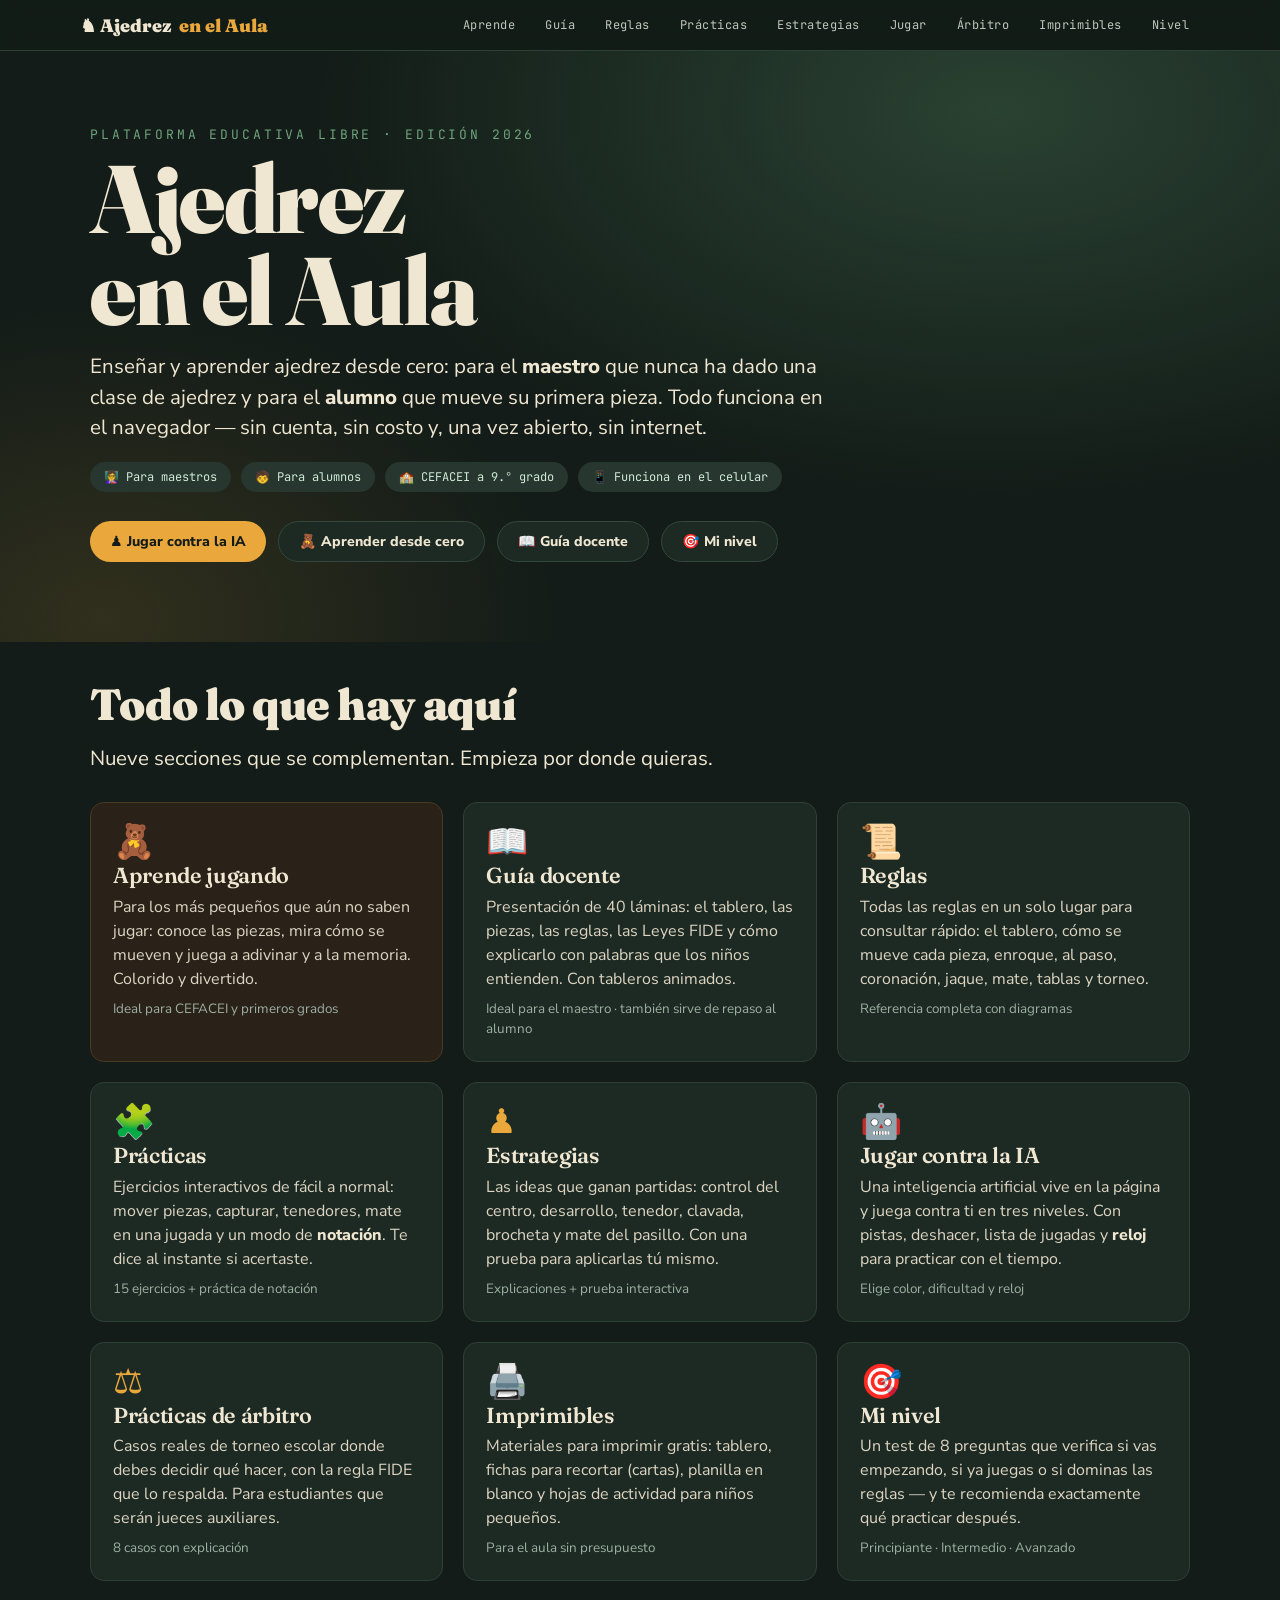
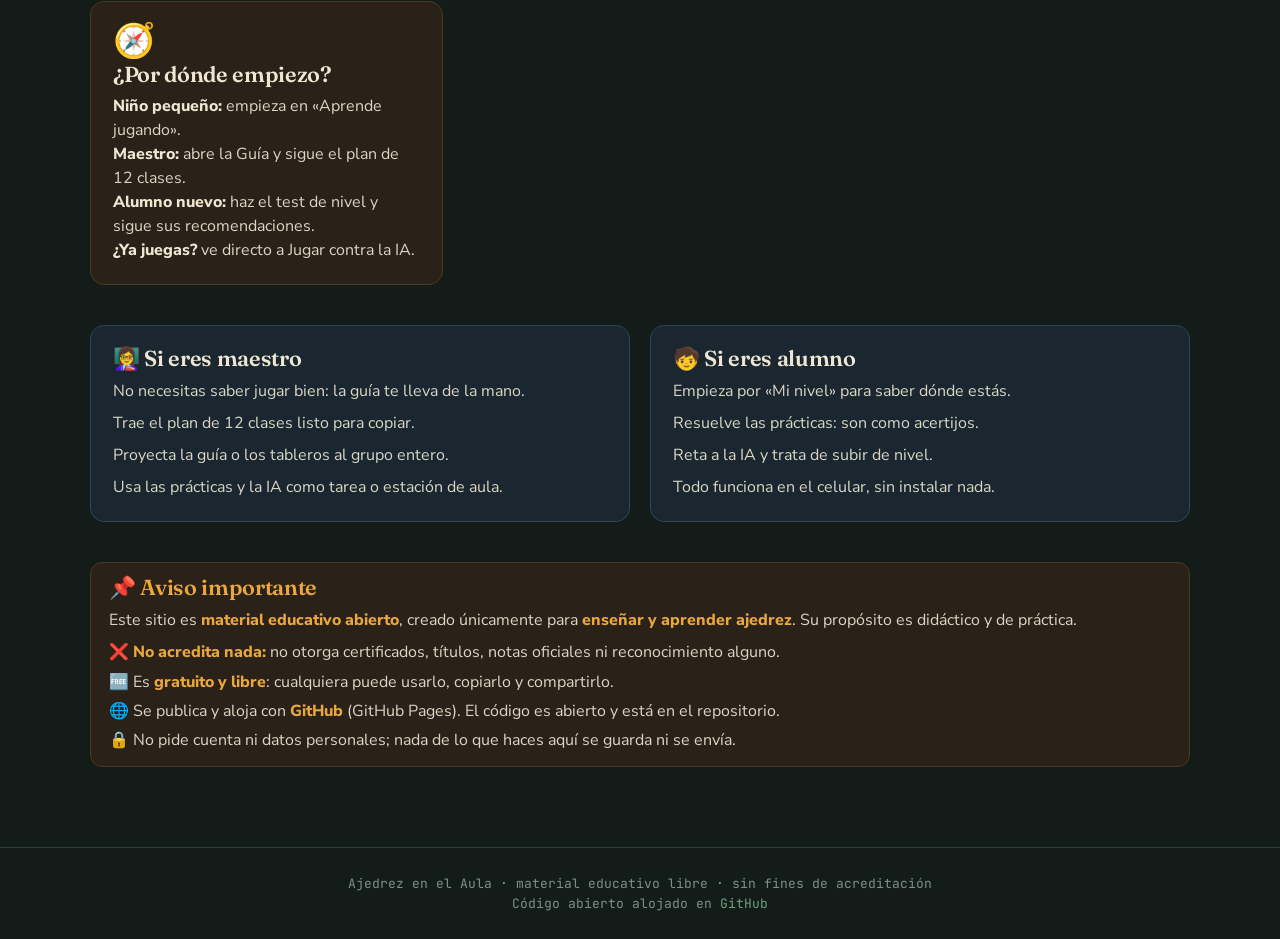
==== index.html @ 6002156b "Agregar aprende, reglas, árbitro, imprimibles, notación, reloj y animaciones Amplía la plataforma pa" ====
<!DOCTYPE html>
<html lang="es">
<head>
<meta charset="utf-8">
<meta name="viewport" content="width=device-width, initial-scale=1">
<title>Ajedrez en el Aula · Plataforma educativa de ajedrez</title>
<meta name="description" content="Plataforma libre para enseñar y aprender ajedrez en la escuela: guía para docentes, prácticas interactivas, estrategias, una IA para jugar y un test de nivel. Gratis, sin cuenta, alojado en GitHub.">
<link rel="preconnect" href="https://fonts.googleapis.com">
<link rel="preconnect" href="https://fonts.gstatic.com" crossorigin>
<link href="https://fonts.googleapis.com/css2?family=Fraunces:opsz,wght@9..144,400;9..144,600;9..144,900&family=Nunito+Sans:wght@400;600;800&family=JetBrains+Mono:wght@400;700&display=swap" rel="stylesheet">
<link rel="stylesheet" href="assets/theme.css">
<style>
.hero{background:
  radial-gradient(1100px 620px at 78% 10%,rgba(76,122,88,.4),transparent 62%),
  radial-gradient(760px 520px at 8% 96%,rgba(233,167,60,.14),transparent 60%),var(--tinta);
  padding:clamp(30px,7vw,74px) 0 clamp(20px,4vw,40px)}
.hero h1{font-size:clamp(40px,8vw,96px);line-height:.96}
.section-cards a.card{text-decoration:none;display:block;transition:transform .15s,border-color .15s}
.section-cards a.card:hover{transform:translateY(-4px);border-color:var(--selva-cl);text-decoration:none}
.section-cards h3{color:var(--marfil)}
.ico{font-size:34px;line-height:1;margin-bottom:6px}
.for{display:flex;gap:10px;flex-wrap:wrap;margin-top:1.2em}
.for span{font-family:var(--mono);font-size:12px;background:var(--tinta3);padding:6px 14px;border-radius:999px;color:#CFEBD8}
</style>
</head>
<body>
<nav class="nav"><div class="nav-in">
  <a class="brand" href="index.html">♞ Ajedrez <span>en el Aula</span></a>
  <a class="lnk" href="aprende.html">Aprende</a>
  <a class="lnk" href="guia.html">Guía</a>
  <a class="lnk" href="reglas.html">Reglas</a>
  <a class="lnk" href="practicas.html">Prácticas</a>
  <a class="lnk" href="estrategias.html">Estrategias</a>
  <a class="lnk" href="jugar.html">Jugar</a>
  <a class="lnk" href="arbitraje.html">Árbitro</a>
  <a class="lnk" href="imprimibles.html">Imprimibles</a>
  <a class="lnk" href="nivel.html">Nivel</a>
</div></nav>

<header class="hero">
  <div class="wrap" style="padding-top:0">
    <div class="eyebrow anim-in">Plataforma educativa libre · Edición 2026</div>
    <h1 class="anim-in d1">Ajedrez<br>en el Aula</h1>
    <p class="lead anim-in d2" style="margin:.7em 0 0">Enseñar y aprender ajedrez desde cero: para el <strong>maestro</strong> que nunca ha dado una clase de ajedrez y para el <strong>alumno</strong> que mueve su primera pieza. Todo funciona en el navegador — sin cuenta, sin costo y, una vez abierto, sin internet.</p>
    <div class="for anim-in d3">
      <span>👩‍🏫 Para maestros</span>
      <span>🧒 Para alumnos</span>
      <span>🏫 CEFACEI a 9.° grado</span>
      <span>📱 Funciona en el celular</span>
    </div>
    <div class="anim-in d4" style="display:flex;gap:12px;flex-wrap:wrap;margin-top:1.8em">
      <a class="btn" href="jugar.html">♟ Jugar contra la IA</a>
      <a class="btn ghost" href="aprende.html">🧸 Aprender desde cero</a>
      <a class="btn ghost" href="guia.html">📖 Guía docente</a>
      <a class="btn ghost" href="nivel.html">🎯 Mi nivel</a>
    </div>
  </div>
</header>

<div class="wrap">
  <h2>Todo lo que hay aquí</h2>
  <p class="lead" style="margin:.3em 0 1.4em">Nueve secciones que se complementan. Empieza por donde quieras.</p>

  <div class="grid g3 section-cards">
    <a class="card warm" href="aprende.html">
      <div class="ico">🧸</div><h3>Aprende jugando</h3>
      <p>Para los más pequeños que aún no saben jugar: conoce las piezas, mira cómo se mueven y juega a adivinar y a la memoria. Colorido y divertido.</p>
      <p class="note" style="margin-top:.6em">Ideal para CEFACEI y primeros grados</p>
    </a>
    <a class="card" href="guia.html">
      <div class="ico">📖</div><h3>Guía docente</h3>
      <p>Presentación de 40 láminas: el tablero, las piezas, las reglas, las Leyes FIDE y cómo explicarlo con palabras que los niños entienden. Con tableros animados.</p>
      <p class="note" style="margin-top:.6em">Ideal para el maestro · también sirve de repaso al alumno</p>
    </a>
    <a class="card" href="reglas.html">
      <div class="ico">📜</div><h3>Reglas</h3>
      <p>Todas las reglas en un solo lugar para consultar rápido: el tablero, cómo se mueve cada pieza, enroque, al paso, coronación, jaque, mate, tablas y torneo.</p>
      <p class="note" style="margin-top:.6em">Referencia completa con diagramas</p>
    </a>
    <a class="card" href="practicas.html">
      <div class="ico">🧩</div><h3>Prácticas</h3>
      <p>Ejercicios interactivos de fácil a normal: mover piezas, capturar, tenedores, mate en una jugada y un modo de <strong>notación</strong>. Te dice al instante si acertaste.</p>
      <p class="note" style="margin-top:.6em">15 ejercicios + práctica de notación</p>
    </a>
    <a class="card" href="estrategias.html">
      <div class="ico">♟</div><h3>Estrategias</h3>
      <p>Las ideas que ganan partidas: control del centro, desarrollo, tenedor, clavada, brocheta y mate del pasillo. Con una prueba para aplicarlas tú mismo.</p>
      <p class="note" style="margin-top:.6em">Explicaciones + prueba interactiva</p>
    </a>
    <a class="card" href="jugar.html">
      <div class="ico">🤖</div><h3>Jugar contra la IA</h3>
      <p>Una inteligencia artificial vive en la página y juega contra ti en tres niveles. Con pistas, deshacer, lista de jugadas y <strong>reloj</strong> para practicar con el tiempo.</p>
      <p class="note" style="margin-top:.6em">Elige color, dificultad y reloj</p>
    </a>
    <a class="card" href="arbitraje.html">
      <div class="ico">⚖️</div><h3>Prácticas de árbitro</h3>
      <p>Casos reales de torneo escolar donde debes decidir qué hacer, con la regla FIDE que lo respalda. Para estudiantes que serán jueces auxiliares.</p>
      <p class="note" style="margin-top:.6em">8 casos con explicación</p>
    </a>
    <a class="card" href="imprimibles.html">
      <div class="ico">🖨️</div><h3>Imprimibles</h3>
      <p>Materiales para imprimir gratis: tablero, fichas para recortar (cartas), planilla en blanco y hojas de actividad para niños pequeños.</p>
      <p class="note" style="margin-top:.6em">Para el aula sin presupuesto</p>
    </a>
    <a class="card" href="nivel.html">
      <div class="ico">🎯</div><h3>Mi nivel</h3>
      <p>Un test de 8 preguntas que verifica si vas empezando, si ya juegas o si dominas las reglas — y te recomienda exactamente qué practicar después.</p>
      <p class="note" style="margin-top:.6em">Principiante · Intermedio · Avanzado</p>
    </a>
    <div class="card warm">
      <div class="ico">🧭</div><h3>¿Por dónde empiezo?</h3>
      <p><strong>Niño pequeño:</strong> empieza en «Aprende jugando».<br><strong>Maestro:</strong> abre la Guía y sigue el plan de 12 clases.<br><strong>Alumno nuevo:</strong> haz el test de nivel y sigue sus recomendaciones.<br><strong>¿Ya juegas?</strong> ve directo a Jugar contra la IA.</p>
    </div>
  </div>

  <!-- MAESTROS Y ALUMNOS -->
  <div class="grid g2" style="margin-top:40px">
    <div class="card cool">
      <h3>👩‍🏫 Si eres maestro</h3>
      <ul style="list-style:none;display:flex;flex-direction:column;gap:.5em;margin-top:.5em">
        <li>No necesitas saber jugar bien: la guía te lleva de la mano.</li>
        <li>Trae el plan de 12 clases listo para copiar.</li>
        <li>Proyecta la guía o los tableros al grupo entero.</li>
        <li>Usa las prácticas y la IA como tarea o estación de aula.</li>
      </ul>
    </div>
    <div class="card cool">
      <h3>🧒 Si eres alumno</h3>
      <ul style="list-style:none;display:flex;flex-direction:column;gap:.5em;margin-top:.5em">
        <li>Empieza por «Mi nivel» para saber dónde estás.</li>
        <li>Resuelve las prácticas: son como acertijos.</li>
        <li>Reta a la IA y trata de subir de nivel.</li>
        <li>Todo funciona en el celular, sin instalar nada.</li>
      </ul>
    </div>
  </div>

  <!-- AVISO -->
  <div class="disclaimer" style="margin-top:40px;max-width:none">
    <h3 style="color:var(--ambar);margin-bottom:.4em">📌 Aviso importante</h3>
    <p style="margin-bottom:.5em">Este sitio es <strong>material educativo abierto</strong>, creado únicamente para <strong>enseñar y aprender ajedrez</strong>. Su propósito es didáctico y de práctica.</p>
    <ul style="list-style:none;display:flex;flex-direction:column;gap:.4em;color:#E4D8BE">
      <li>❌ <strong>No acredita nada:</strong> no otorga certificados, títulos, notas oficiales ni reconocimiento alguno.</li>
      <li>🆓 Es <strong>gratuito y libre</strong>: cualquiera puede usarlo, copiarlo y compartirlo.</li>
      <li>🌐 Se publica y aloja con <strong>GitHub</strong> (GitHub Pages). El código es abierto y está en el repositorio.</li>
      <li>🔒 No pide cuenta ni datos personales; nada de lo que haces aquí se guarda ni se envía.</li>
    </ul>
  </div>
</div>

<div class="foot">
  Ajedrez en el Aula · material educativo libre · sin fines de acreditación<br>
  Código abierto alojado en <a href="https://github.com/elmerantonio/ajedrez-aula">GitHub</a>
</div>
</body>
</html>
---- assets/theme.css ----
/* ============================================================
   Ajedrez en el Aula · Tema visual compartido
   Extraído de la guía docente para mantener coherencia.
   ============================================================ */
:root{
  --tinta:#131C18; --tinta2:#1D2A24; --tinta3:#27362E;
  --marfil:#F0E7D2; --marfil2:#FAF5E9;
  --selva:#4C7A58; --selva-cl:#6FA37C;
  --ambar:#E9A73C; --fuego:#C8503C; --cielo:#6FA8C7; --uva:#8B6FA8;
  --disp:'Fraunces',Georgia,serif;
  --body:'Nunito Sans',system-ui,-apple-system,sans-serif;
  --mono:'JetBrains Mono',ui-monospace,monospace;
}
*{box-sizing:border-box;margin:0;padding:0}
html{scroll-behavior:smooth}
body{background:var(--tinta);color:var(--marfil);font-family:var(--body);
  -webkit-font-smoothing:antialiased;line-height:1.5;min-height:100vh}

h1,h2,h3{font-family:var(--disp);line-height:1.05;letter-spacing:-.015em}
h1{font-weight:900;font-size:clamp(30px,5.2vw,64px)}
h2{font-weight:900;font-size:clamp(24px,3.4vw,44px);margin-bottom:.35em}
h3{font-weight:600;font-size:clamp(17px,1.7vw,24px);margin-bottom:.3em}
p,li{font-size:clamp(14px,1.25vw,18px);color:#DDD5C2}
a{color:var(--ambar);text-decoration:none}
a:hover{text-decoration:underline}
strong{color:var(--marfil);font-weight:800}
.mono{font-family:var(--mono)}
.wrap{max-width:1180px;margin:0 auto;padding:clamp(18px,4vw,40px)}
.eyebrow{font-family:var(--mono);font-size:clamp(10px,1.15vw,13px);letter-spacing:.22em;
  text-transform:uppercase;color:var(--selva-cl);margin-bottom:.6em}
.lead{font-size:clamp(15px,1.6vw,22px);color:var(--marfil);max-width:62ch}
.note{font-size:clamp(11px,1.05vw,14px);color:#9DAFA2}

/* ---------- BARRA DE NAVEGACIÓN ---------- */
.nav{position:sticky;top:0;z-index:50;background:rgba(19,28,24,.86);
  backdrop-filter:blur(10px);border-bottom:1px solid #2E3F36}
.nav-in{max-width:1180px;margin:0 auto;display:flex;align-items:center;gap:8px;
  padding:10px clamp(14px,3vw,30px);flex-wrap:wrap}
.brand{font-family:var(--disp);font-weight:900;font-size:18px;color:var(--marfil);
  margin-right:auto;display:flex;align-items:center;gap:8px}
.brand span{color:var(--ambar)}
.nav a.lnk{font-family:var(--mono);font-size:12px;letter-spacing:.04em;color:#BFC7BD;
  padding:6px 11px;border-radius:8px;text-decoration:none;transition:background .15s,color .15s}
.nav a.lnk:hover{background:var(--tinta3);color:var(--marfil)}
.nav a.lnk.on{background:var(--selva);color:#fff}
@media(max-width:640px){.brand{width:100%;margin-bottom:4px}}

/* ---------- TARJETAS ---------- */
.card{background:var(--tinta2);border-radius:14px;padding:clamp(14px,1.8vw,22px);
  border:1px solid #2E3F36}
.card.warm{background:#2A2119;border-color:#4A3A24}
.card.hot{background:#2E1E1A;border-color:#5A3229}
.card.cool{background:#1A2730;border-color:#2E4553}
.grid{display:grid;gap:clamp(12px,1.6vw,20px)}
.g2{grid-template-columns:repeat(2,1fr)}
.g3{grid-template-columns:repeat(3,1fr)}
.g4{grid-template-columns:repeat(4,1fr)}
@media(max-width:820px){.g3,.g4{grid-template-columns:repeat(2,1fr)}}
@media(max-width:520px){.g2,.g3,.g4{grid-template-columns:1fr}}

.tag{display:inline-block;font-family:var(--mono);font-size:.72em;letter-spacing:.1em;
  text-transform:uppercase;color:var(--tinta);background:var(--ambar);
  padding:2px 8px;border-radius:4px;font-weight:700}
.tag.g{background:var(--selva-cl)} .tag.r{background:var(--fuego);color:#fff}
.tag.b{background:var(--cielo)} .tag.u{background:var(--uva);color:#fff}
.chip{display:inline-block;font-family:var(--mono);font-size:11px;padding:3px 10px;
  border-radius:999px;letter-spacing:.06em;background:var(--tinta3);color:var(--marfil)}
.chip.a{background:#3B5C46;color:#CFEBD8} .chip.b{background:#5B4A22;color:#F5DCA8}
.chip.c{background:#4A3630;color:#F2C4B6} .chip.d{background:#33475A;color:#C7E2F2}
.say{border-left:3px solid var(--ambar);padding:.15em 0 .15em .8em;
  font-family:var(--disp);font-style:italic;font-size:clamp(14px,1.3vw,18px);color:var(--marfil2)}

/* ---------- BOTONES ---------- */
.btn{display:inline-flex;align-items:center;gap:8px;background:var(--ambar);color:var(--tinta);
  border:0;border-radius:999px;padding:9px 20px;font-family:var(--body);font-weight:800;
  font-size:clamp(13px,1.1vw,15px);cursor:pointer;transition:transform .15s,filter .15s;text-decoration:none}
.btn:hover{transform:translateY(-2px);filter:brightness(1.08);text-decoration:none}
.btn:focus-visible{outline:3px solid var(--cielo);outline-offset:3px}
.btn.ghost{background:var(--tinta2);color:var(--marfil);border:1px solid #33473C}
.btn.ghost:hover{background:var(--selva);color:#fff}
.btn.sm{padding:6px 14px;font-size:13px}
.btn:disabled{opacity:.5;cursor:not-allowed;transform:none}

/* ---------- PIE DE PÁGINA ---------- */
.foot{border-top:1px solid #2E3F36;margin-top:40px;padding:26px clamp(14px,3vw,30px);
  text-align:center;color:#7E9086;font-size:13px;font-family:var(--mono)}
.foot a{color:var(--selva-cl)}
.disclaimer{background:#2A2119;border:1px solid #4A3A24;border-radius:12px;
  padding:14px 18px;font-size:13.5px;color:#E4D8BE;max-width:820px;margin:0 auto}
.disclaimer strong{color:var(--ambar)}

/* ---------- TABLERO INTERACTIVO ---------- */
.board-wrap{display:flex;flex-direction:column;align-items:center;gap:10px;width:100%}
.cb{position:relative;width:100%;max-width:min(72vh,560px);aspect-ratio:1;
  background:var(--tinta2);border-radius:12px;padding:4.4%;margin:0 auto;
  touch-action:manipulation;user-select:none;-webkit-user-select:none}
.cb .grid8{position:relative;width:100%;height:100%;display:grid;
  grid-template-columns:repeat(8,1fr);grid-template-rows:repeat(8,1fr);
  border-radius:4px;overflow:hidden}
.cb .sq{position:relative;cursor:pointer}
.cb .sq.lt{background:var(--marfil)} .cb .sq.dk{background:var(--selva)}
.cb .sq::after{content:'';position:absolute;inset:0;opacity:0;transition:opacity .18s;pointer-events:none}
.cb .sq.sel::after{background:var(--ambar);opacity:.55}
.cb .sq.last::after{background:var(--ambar);opacity:.28}
.cb .sq.chk::after{background:var(--fuego);opacity:.55}
.cb .sq.hint::before{content:'';position:absolute;left:50%;top:50%;width:30%;height:30%;
  transform:translate(-50%,-50%);background:rgba(60,44,14,.5);border-radius:50%;pointer-events:none;z-index:2}
.cb .sq.hint.cap::before{width:82%;height:82%;background:transparent;
  border:5px solid rgba(200,80,60,.6);border-radius:50%}
.cb .pc{position:absolute;width:12.5%;height:12.5%;display:grid;place-items:center;
  z-index:4;transition:left .19s cubic-bezier(.4,0,.2,1),top .19s cubic-bezier(.4,0,.2,1),opacity .18s;
  pointer-events:none}
.cb .pc.capd{opacity:0}
.cb .pc.pop{animation:pcpop .28s cubic-bezier(.34,1.56,.64,1)}
@keyframes pcpop{from{transform:scale(.5)}to{transform:scale(1)}}
.cb .pc span{position:absolute;font-size:min(9vh,7vw);line-height:1;
  font-family:'DejaVu Sans','Segoe UI Symbol','Noto Sans Symbols 2',sans-serif}
.cb .pc .f{color:#fff} .cb .pc .o{color:#111C17}
.cb .pc.blk .f{color:#16211B} .cb .pc.blk .o{color:var(--marfil)}
.cb .coord{position:absolute;font-family:var(--mono);font-size:min(1.7vh,2.2vw);
  color:var(--marfil);opacity:.7;pointer-events:none;z-index:3}
.cb.flip .grid8{transform:rotate(180deg)}
.cb.flip .pc{transform:rotate(180deg)}

.status{font-family:var(--mono);font-size:14px;color:#BFC7BD;text-align:center;min-height:1.4em}
.status.win{color:var(--selva-cl)} .status.lose{color:var(--fuego)} .status.check{color:var(--ambar)}

/* ---------- PANEL LATERAL DE JUEGO ---------- */
.game{display:grid;grid-template-columns:minmax(0,1.3fr) minmax(220px,.7fr);
  gap:clamp(14px,2vw,26px);align-items:start}
@media(max-width:820px){.game{grid-template-columns:1fr}}
.moves{font-family:var(--mono);font-size:13px;background:var(--tinta);border:1px solid #2E3F36;
  border-radius:10px;padding:10px;max-height:230px;overflow-y:auto;line-height:1.9;color:#BFC7BD}
.moves b{color:#7B8E82;font-weight:400}
.controls{display:flex;flex-wrap:wrap;gap:8px}
.field{display:flex;flex-direction:column;gap:5px;margin-bottom:12px}
.field label{font-family:var(--mono);font-size:11px;letter-spacing:.1em;text-transform:uppercase;color:#9DAFA2}
select,.seg{font-family:var(--body);font-size:14px}
select{background:var(--tinta);color:var(--marfil);border:1px solid #33473C;border-radius:8px;padding:8px 10px}
.seg{display:flex;gap:6px;flex-wrap:wrap}
.seg button{background:var(--tinta);border:1px solid #33473C;border-radius:8px;
  padding:7px 13px;cursor:pointer;color:#BFCFC7;font-weight:700;transition:background .15s}
.seg button.on{background:var(--ambar);color:var(--tinta);border-color:var(--ambar)}
.captured{font-size:min(3.4vh,5vw);line-height:1;min-height:1.2em;letter-spacing:1px;color:#9DAFA2}

/* ---------- PROMOCIÓN ---------- */
.promo{position:absolute;inset:0;background:rgba(19,28,24,.88);display:none;
  place-items:center;z-index:20;border-radius:12px}
.promo.on{display:grid}
.promo .opts{display:flex;gap:8px;background:var(--tinta2);padding:12px;border-radius:12px;
  border:1px solid #33473C}
.promo .opts button{width:clamp(46px,9vw,62px);height:clamp(46px,9vw,62px);font-size:clamp(30px,6vw,44px);
  background:var(--tinta);border:1px solid #33473C;border-radius:10px;cursor:pointer;color:var(--marfil)}
.promo .opts button:hover{background:var(--selva)}

/* ---------- CELEBRACIÓN (confeti) ---------- */
.confetti-pc{position:fixed;width:9px;height:9px;border-radius:2px;pointer-events:none;z-index:9999;
  will-change:transform,opacity;animation:confBurst .9s ease-out forwards}
@keyframes confBurst{
  0%{transform:translate(0,0) rotate(0);opacity:1}
  100%{transform:translate(var(--dx),var(--dy)) rotate(var(--rot));opacity:0}}

/* ---------- ENTRADAS SUAVES ---------- */
@keyframes fadeUp{from{opacity:0;transform:translateY(14px)}to{opacity:1;transform:none}}
.anim-in{animation:fadeUp .5s cubic-bezier(.22,1,.36,1) both}
.anim-in.d1{animation-delay:.06s}.anim-in.d2{animation-delay:.12s}
.anim-in.d3{animation-delay:.18s}.anim-in.d4{animation-delay:.24s}
.anim-in.d5{animation-delay:.3s}.anim-in.d6{animation-delay:.36s}
.section-cards a.card,.section-cards .card{animation:fadeUp .5s cubic-bezier(.22,1,.36,1) both}
.section-cards>:nth-child(1){animation-delay:.03s}.section-cards>:nth-child(2){animation-delay:.08s}
.section-cards>:nth-child(3){animation-delay:.13s}.section-cards>:nth-child(4){animation-delay:.18s}
.section-cards>:nth-child(5){animation-delay:.23s}.section-cards>:nth-child(6){animation-delay:.28s}
.section-cards>:nth-child(7){animation-delay:.33s}.section-cards>:nth-child(8){animation-delay:.38s}

/* pulso de estado al ganar/acertar */
@keyframes statusPop{0%{transform:scale(1)}40%{transform:scale(1.06)}100%{transform:scale(1)}}
.status.win,.status.lose{animation:statusPop .45s ease}

/* Accesibilidad: reduce animaciones */
@media (prefers-reduced-motion:reduce){
  .cb .pc{transition:none}
  .anim-in,.section-cards a.card,.section-cards .card,.status.win,.status.lose{animation:none}
  .confetti-pc{display:none}
}
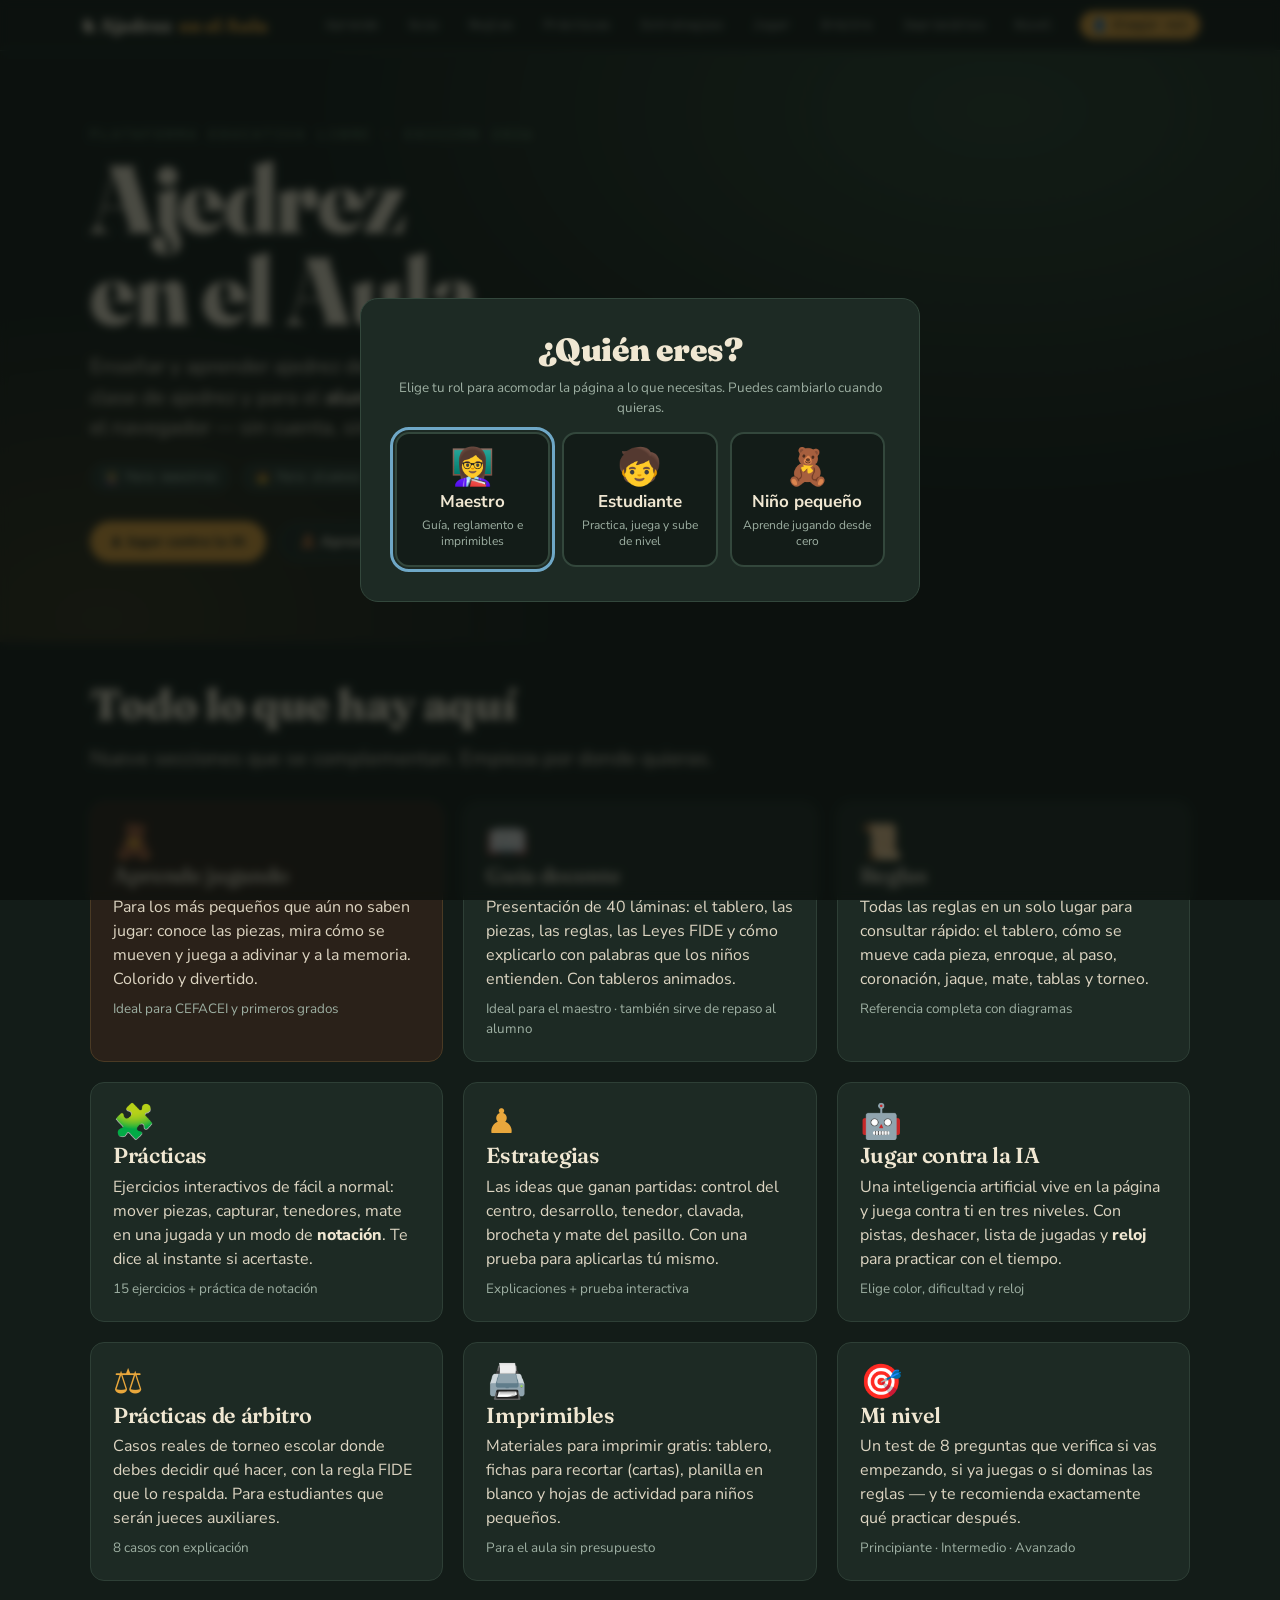
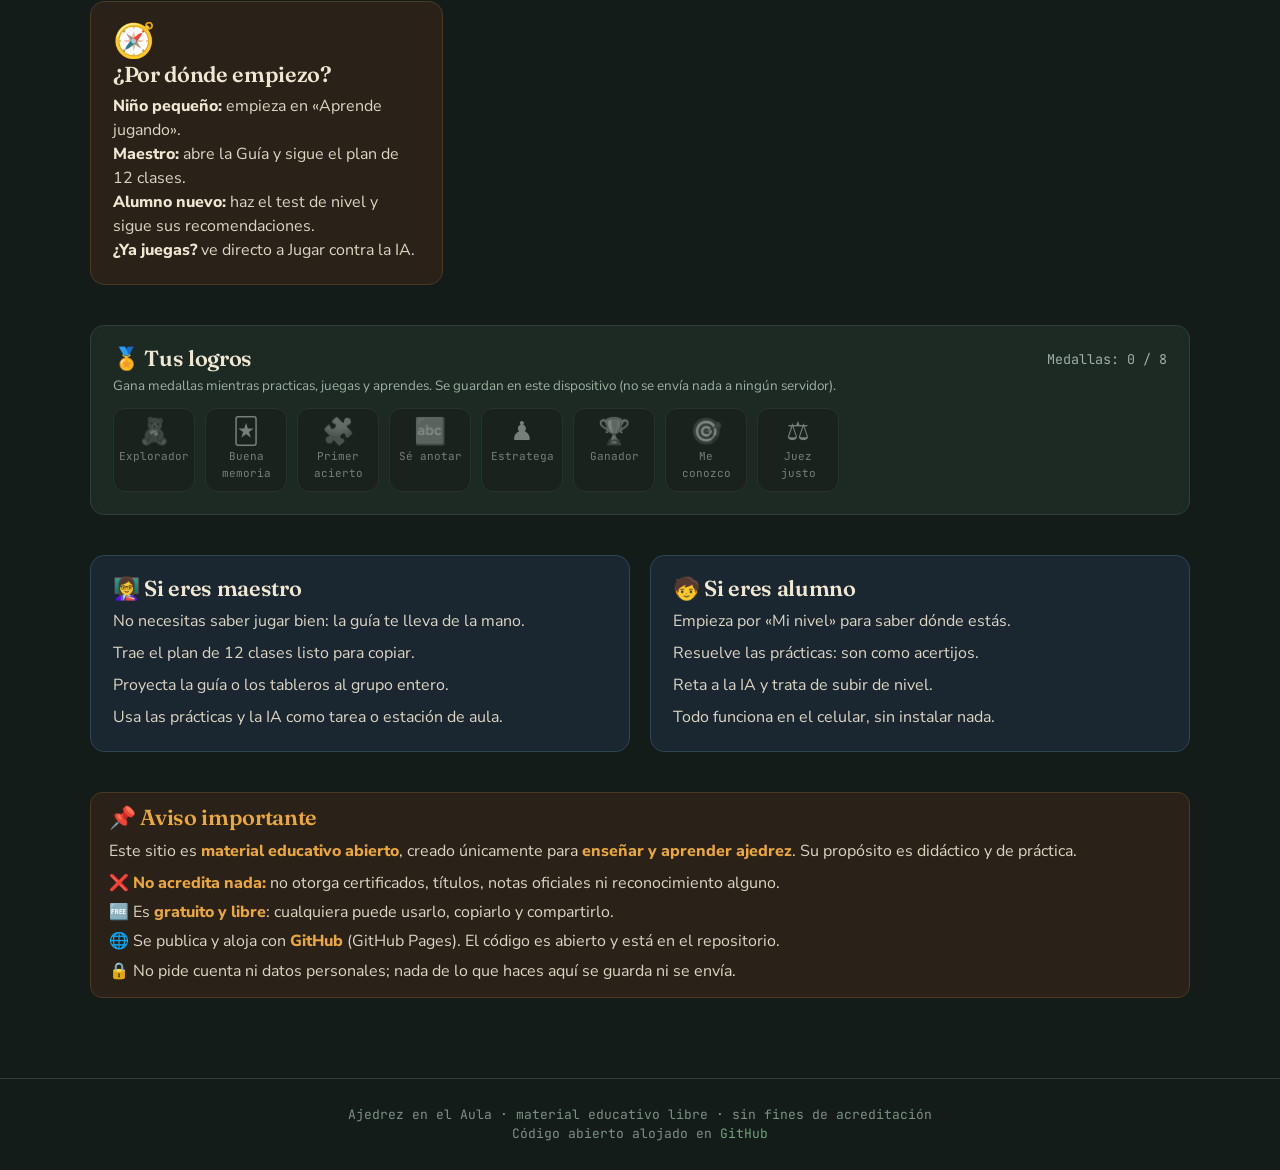
==== commit 704e7bfd: "Rol maestro/estudiante/niño, medallas, más estrategias, 2 jugadores y accesibilidad Aplica las mejor" ====
--- a/index.html
+++ b/index.html
@@ -41,7 +41,7 @@
   <div class="wrap" style="padding-top:0">
     <div class="eyebrow anim-in">Plataforma educativa libre · Edición 2026</div>
     <h1 class="anim-in d1">Ajedrez<br>en el Aula</h1>
-    <p class="lead anim-in d2" style="margin:.7em 0 0">Enseñar y aprender ajedrez desde cero: para el <strong>maestro</strong> que nunca ha dado una clase de ajedrez y para el <strong>alumno</strong> que mueve su primera pieza. Todo funciona en el navegador — sin cuenta, sin costo y, una vez abierto, sin internet.</p>
+    <p id="heroLead" class="lead anim-in d2" style="margin:.7em 0 0">Enseñar y aprender ajedrez desde cero: para el <strong>maestro</strong> que nunca ha dado una clase de ajedrez y para el <strong>alumno</strong> que mueve su primera pieza. Todo funciona en el navegador — sin cuenta, sin costo y, una vez abierto, sin internet.</p>
     <div class="for anim-in d3">
       <span>👩‍🏫 Para maestros</span>
       <span>🧒 Para alumnos</span>
@@ -113,6 +113,16 @@
     </div>
   </div>
 
+  <!-- MEDALLAS -->
+  <div class="card" style="margin-top:40px">
+    <div style="display:flex;justify-content:space-between;align-items:center;flex-wrap:wrap;gap:10px">
+      <h3 style="margin:0">🏅 Tus logros</h3>
+      <span class="note mono">Medallas: <span id="badgeCount">0 / 8</span></span>
+    </div>
+    <p class="note" style="margin:.4em 0 0">Gana medallas mientras practicas, juegas y aprendes. Se guardan en este dispositivo (no se envía nada a ningún servidor).</p>
+    <div class="badge-wall" id="badgeWall"></div>
+  </div>
+
   <!-- MAESTROS Y ALUMNOS -->
   <div class="grid g2" style="margin-top:40px">
     <div class="card cool">
@@ -152,5 +162,6 @@
   Ajedrez en el Aula · material educativo libre · sin fines de acreditación<br>
   Código abierto alojado en <a href="https://github.com/elmerantonio/ajedrez-aula">GitHub</a>
 </div>
+<script src="assets/app.js"></script>
 </body>
 </html>
--- a/assets/theme.css
+++ b/assets/theme.css
@@ -153,6 +153,50 @@
   background:var(--tinta);border:1px solid #33473C;border-radius:10px;cursor:pointer;color:var(--marfil)}
 .promo .opts button:hover{background:var(--selva)}
 
+/* ---------- CHIP DE ROL EN LA BARRA ---------- */
+.role-chip{margin-left:8px;font-family:var(--mono);font-size:12px;letter-spacing:.03em;
+  background:var(--ambar);color:var(--tinta);border:0;padding:6px 12px;border-radius:999px;
+  cursor:pointer;font-weight:700;transition:filter .15s}
+.role-chip:hover{filter:brightness(1.08)}
+.role-chip:focus-visible{outline:3px solid var(--cielo);outline-offset:2px}
+
+/* ---------- MODAL DE ROL ---------- */
+.rm-overlay{position:fixed;inset:0;background:rgba(10,15,12,.72);backdrop-filter:blur(4px);
+  display:none;place-items:center;z-index:200;padding:18px}
+.rm-overlay.on{display:grid;animation:fadeUp .25s ease}
+.rm-box{background:var(--tinta2);border:1px solid #33473C;border-radius:18px;
+  padding:clamp(20px,4vw,34px);max-width:560px;width:100%;text-align:center}
+.rm-opts{display:grid;grid-template-columns:repeat(3,1fr);gap:12px;margin-top:6px}
+@media(max-width:560px){.rm-opts{grid-template-columns:1fr}}
+.rm-opts button{display:flex;flex-direction:column;align-items:center;gap:4px;background:var(--tinta);
+  border:2px solid #33473C;border-radius:14px;padding:16px 10px;cursor:pointer;color:var(--marfil);
+  transition:.15s;font-family:var(--body)}
+.rm-opts button:hover{border-color:var(--ambar);background:var(--tinta3)}
+.rm-opts button:focus-visible{outline:3px solid var(--cielo);outline-offset:2px}
+.rm-opts .rm-ic{font-size:36px;line-height:1}
+.rm-opts b{font-size:17px}
+.rm-opts small{color:#9DAFA2;font-size:12px}
+
+/* ---------- MEDALLAS ---------- */
+.badge-wall{display:flex;flex-wrap:wrap;gap:10px;margin-top:12px}
+.badge{display:flex;flex-direction:column;align-items:center;gap:3px;width:82px;padding:10px 6px;
+  border-radius:12px;background:var(--tinta);border:1px solid #2E3F36;opacity:.45;filter:grayscale(1);transition:.2s}
+.badge.got{opacity:1;filter:none;border-color:var(--selva-cl);background:#20301F}
+.badge .b-ic{font-size:26px;line-height:1}
+.badge .b-lb{font-size:11px;font-family:var(--mono);text-align:center;color:#CFEBD8}
+.badge-toast{position:fixed;right:16px;bottom:16px;z-index:9998;background:var(--tinta2);
+  border:1px solid var(--selva-cl);border-radius:12px;padding:12px 16px;display:flex;gap:12px;align-items:center;
+  box-shadow:0 8px 30px rgba(0,0,0,.4);transform:translateY(24px);opacity:0;transition:transform .35s,opacity .35s;max-width:280px}
+.badge-toast.on{transform:none;opacity:1}
+.badge-toast .bt-ic{font-size:30px}
+.badge-toast b{color:var(--ambar)}
+
+/* ---------- FOCO ACCESIBLE EN EL TABLERO (WCAG 2.4.7) ---------- */
+.cb .sq:focus-visible{outline:3px solid var(--cielo);outline-offset:-3px;z-index:8}
+.skip-link{position:absolute;left:-9999px;top:0;background:var(--ambar);color:var(--tinta);
+  padding:8px 14px;border-radius:0 0 8px 0;font-weight:800;z-index:300}
+.skip-link:focus{left:0}
+
 /* ---------- CELEBRACIÓN (confeti) ---------- */
 .confetti-pc{position:fixed;width:9px;height:9px;border-radius:2px;pointer-events:none;z-index:9999;
   will-change:transform,opacity;animation:confBurst .9s ease-out forwards}
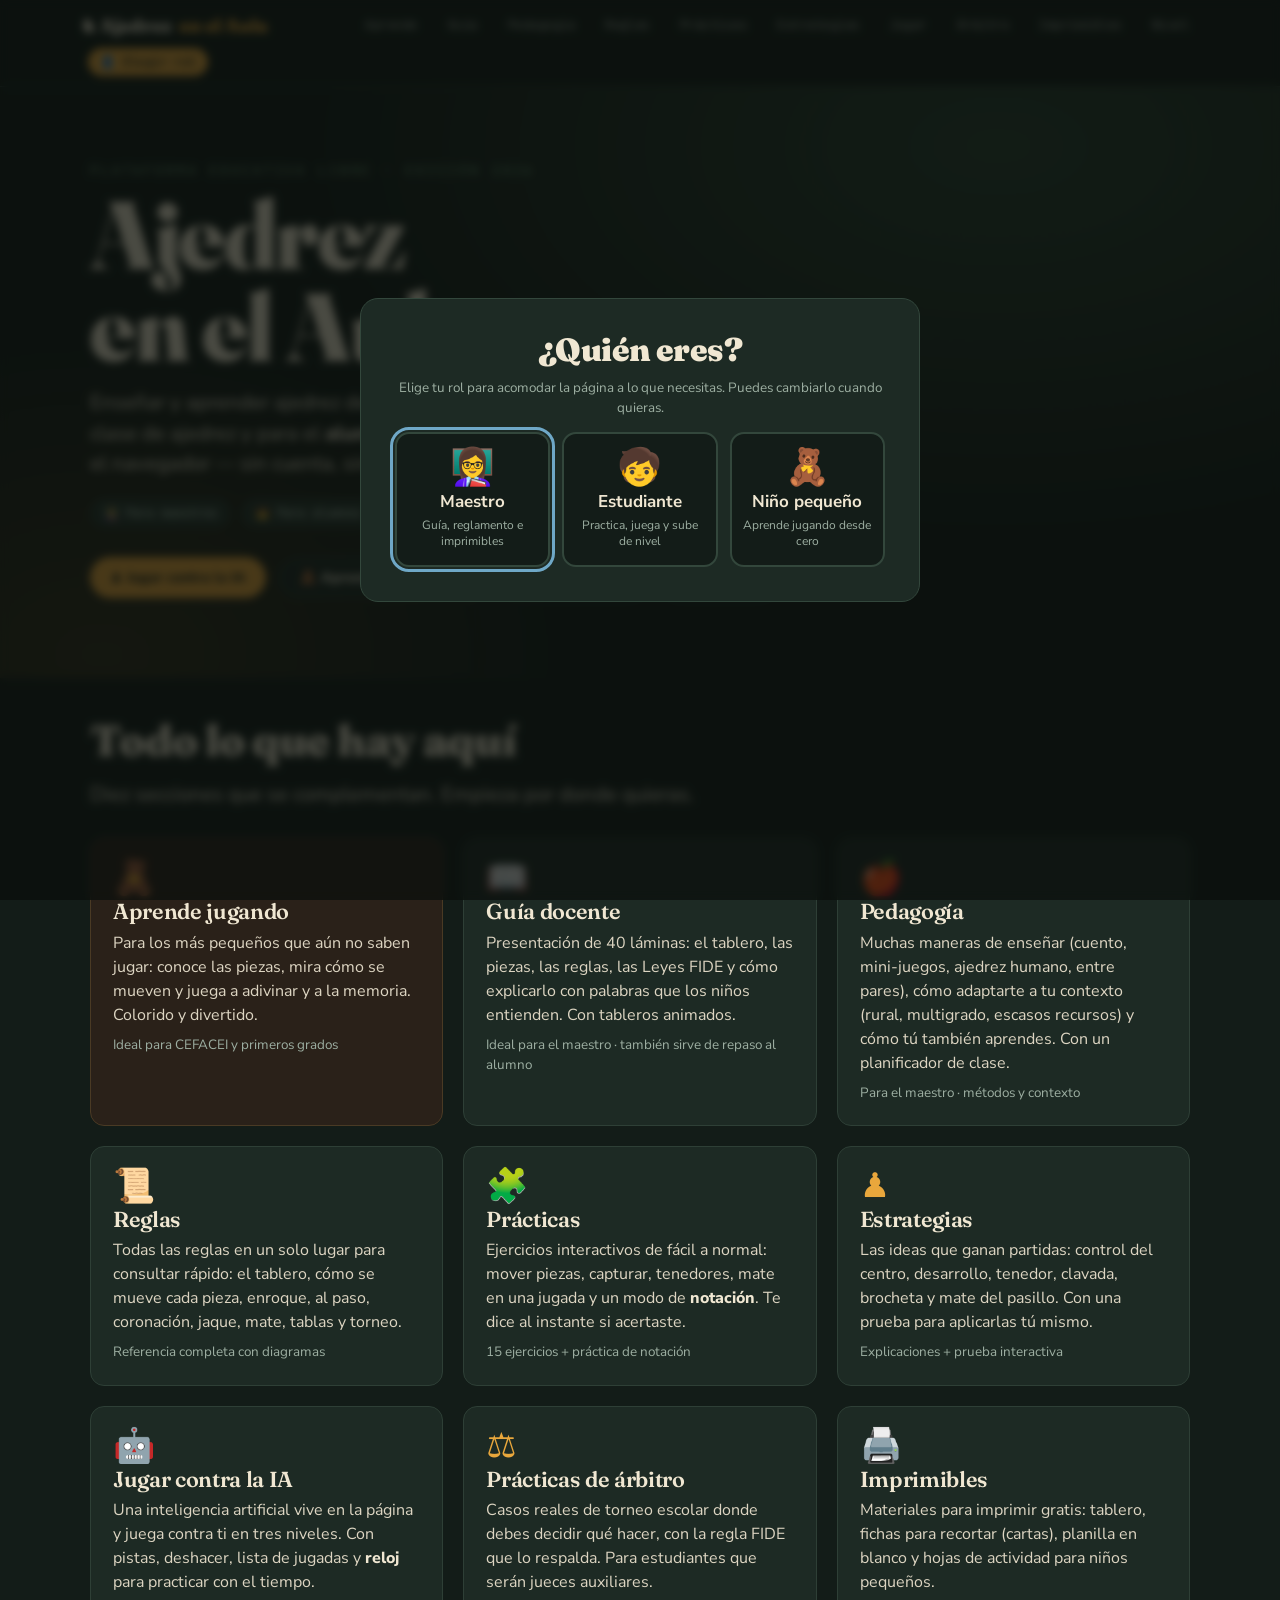
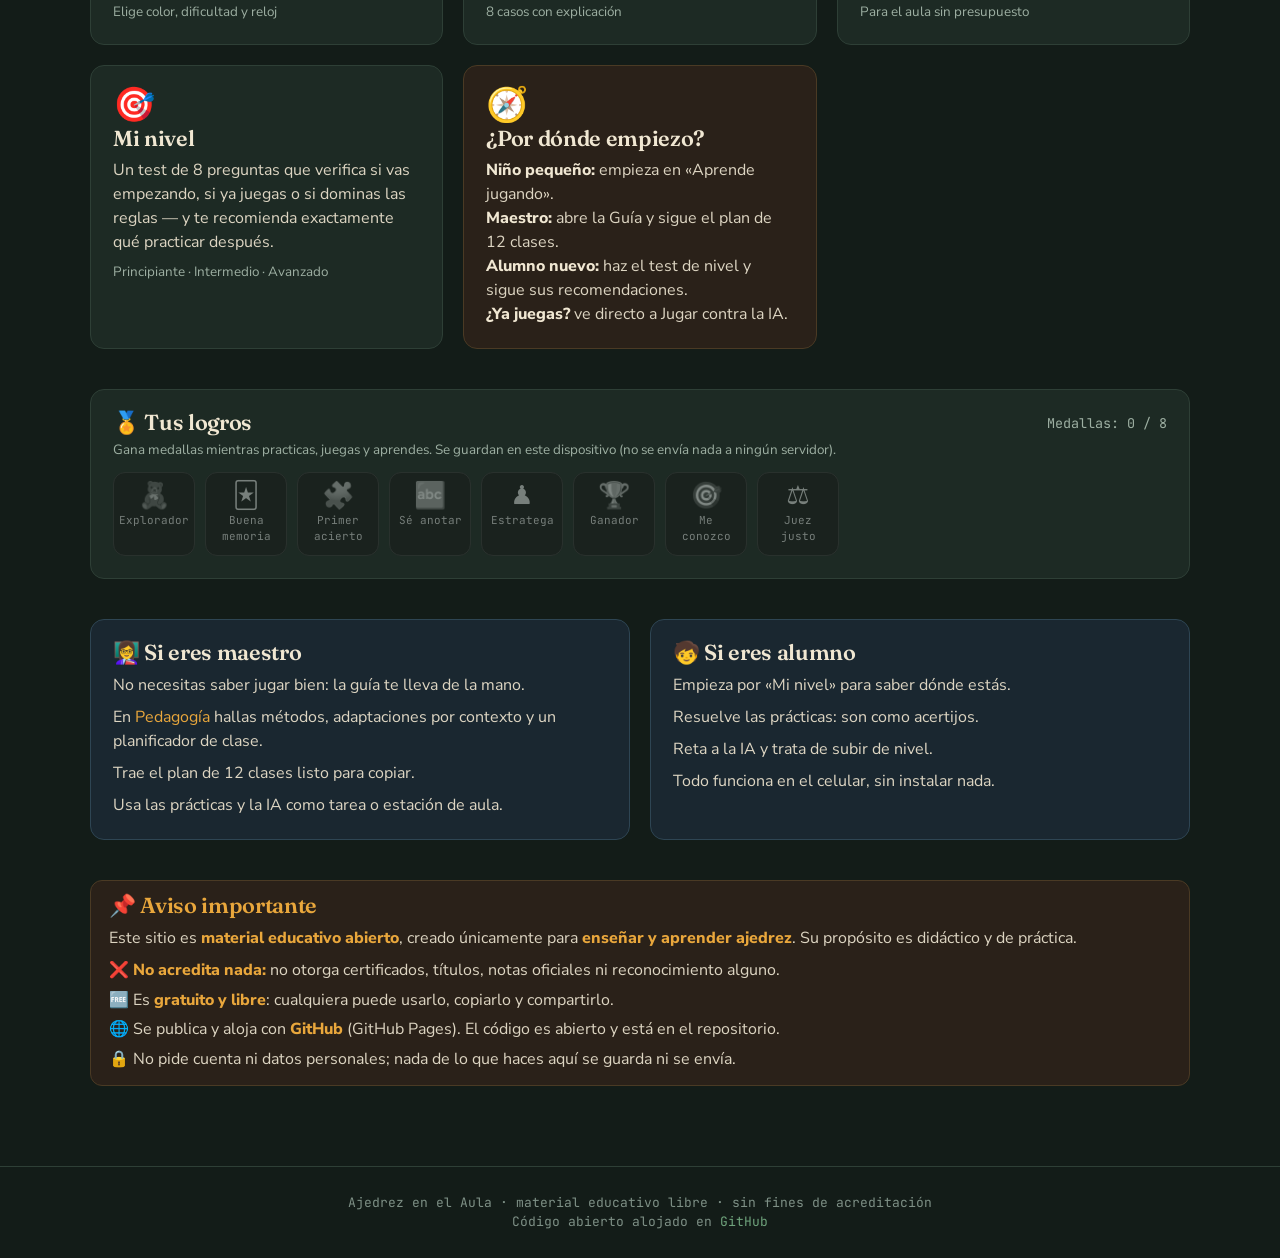
==== commit 4c30a14b: "Agregar sección de Pedagogía: métodos, estilos, contexto y planificador Diversifica la parte pedagóg" ====
--- a/index.html
+++ b/index.html
@@ -28,6 +28,7 @@
   <a class="brand" href="index.html">♞ Ajedrez <span>en el Aula</span></a>
   <a class="lnk" href="aprende.html">Aprende</a>
   <a class="lnk" href="guia.html">Guía</a>
+  <a class="lnk" href="pedagogia.html">Pedagogía</a>
   <a class="lnk" href="reglas.html">Reglas</a>
   <a class="lnk" href="practicas.html">Prácticas</a>
   <a class="lnk" href="estrategias.html">Estrategias</a>
@@ -59,7 +60,7 @@
 
 <div class="wrap">
   <h2>Todo lo que hay aquí</h2>
-  <p class="lead" style="margin:.3em 0 1.4em">Nueve secciones que se complementan. Empieza por donde quieras.</p>
+  <p class="lead" style="margin:.3em 0 1.4em">Diez secciones que se complementan. Empieza por donde quieras.</p>
 
   <div class="grid g3 section-cards">
     <a class="card warm" href="aprende.html">
@@ -71,6 +72,11 @@
       <div class="ico">📖</div><h3>Guía docente</h3>
       <p>Presentación de 40 láminas: el tablero, las piezas, las reglas, las Leyes FIDE y cómo explicarlo con palabras que los niños entienden. Con tableros animados.</p>
       <p class="note" style="margin-top:.6em">Ideal para el maestro · también sirve de repaso al alumno</p>
+    </a>
+    <a class="card" href="pedagogia.html">
+      <div class="ico">🍎</div><h3>Pedagogía</h3>
+      <p>Muchas maneras de enseñar (cuento, mini-juegos, ajedrez humano, entre pares), cómo adaptarte a tu contexto (rural, multigrado, escasos recursos) y cómo tú también aprendes. Con un planificador de clase.</p>
+      <p class="note" style="margin-top:.6em">Para el maestro · métodos y contexto</p>
     </a>
     <a class="card" href="reglas.html">
       <div class="ico">📜</div><h3>Reglas</h3>
@@ -129,8 +135,8 @@
       <h3>👩‍🏫 Si eres maestro</h3>
       <ul style="list-style:none;display:flex;flex-direction:column;gap:.5em;margin-top:.5em">
         <li>No necesitas saber jugar bien: la guía te lleva de la mano.</li>
+        <li>En <a href="pedagogia.html">Pedagogía</a> hallas métodos, adaptaciones por contexto y un planificador de clase.</li>
         <li>Trae el plan de 12 clases listo para copiar.</li>
-        <li>Proyecta la guía o los tableros al grupo entero.</li>
         <li>Usa las prácticas y la IA como tarea o estación de aula.</li>
       </ul>
     </div>
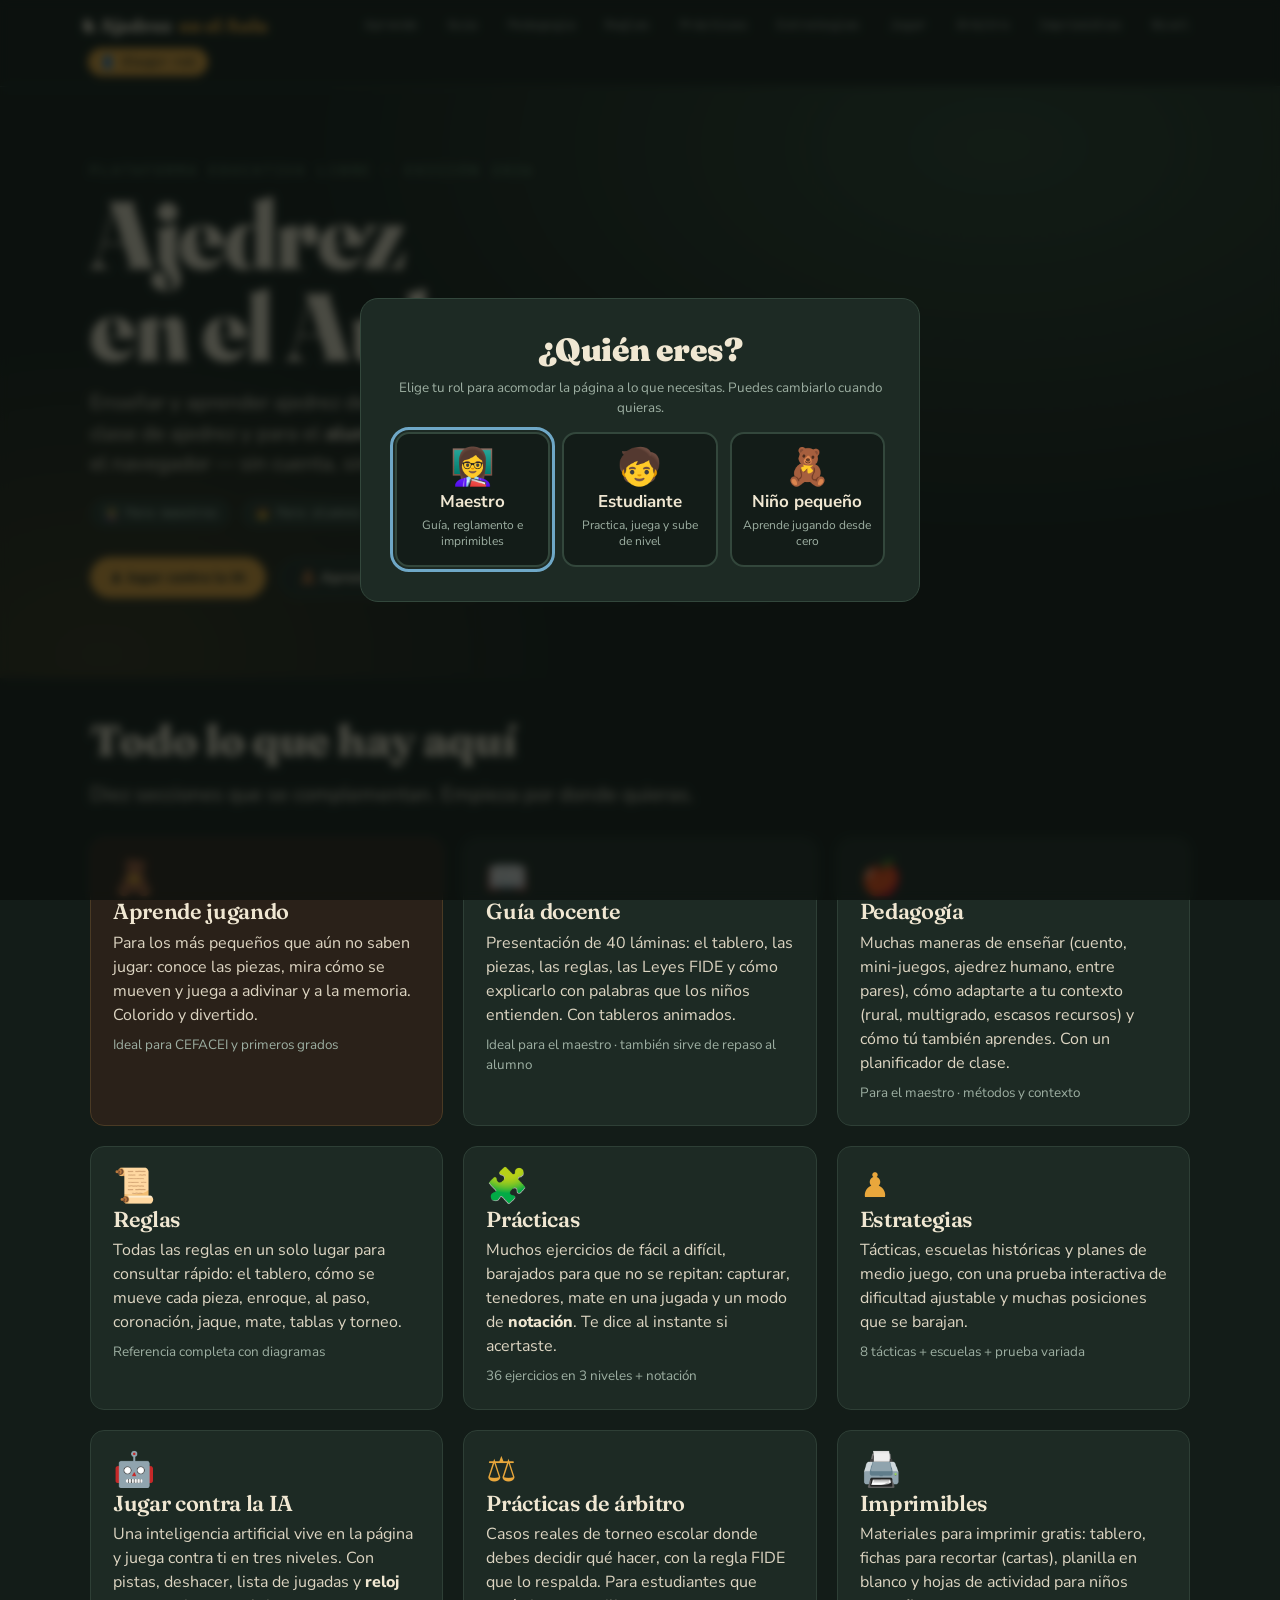
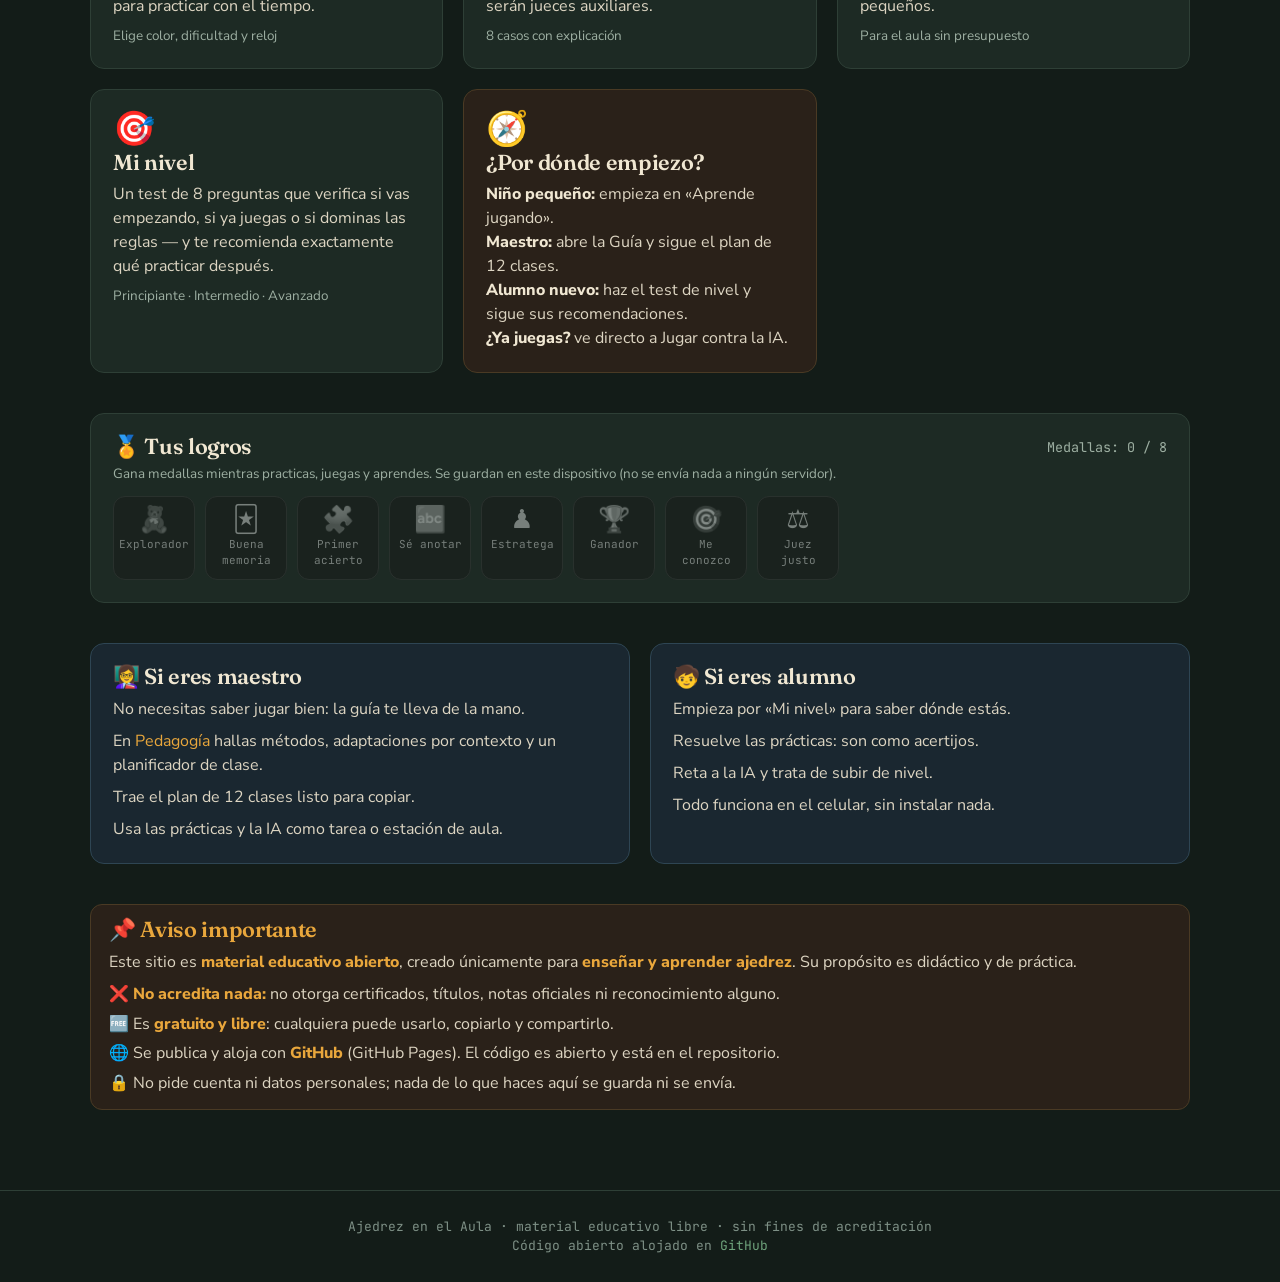
==== commit b0b4b188: "Ampliar contenido: banco de puzzles, nivel riguroso, más árbitro, memoria y pedagogía Responde al fe" ====
--- a/index.html
+++ b/index.html
@@ -85,13 +85,13 @@
     </a>
     <a class="card" href="practicas.html">
       <div class="ico">🧩</div><h3>Prácticas</h3>
-      <p>Ejercicios interactivos de fácil a normal: mover piezas, capturar, tenedores, mate en una jugada y un modo de <strong>notación</strong>. Te dice al instante si acertaste.</p>
-      <p class="note" style="margin-top:.6em">15 ejercicios + práctica de notación</p>
+      <p>Muchos ejercicios de fácil a difícil, barajados para que no se repitan: capturar, tenedores, mate en una jugada y un modo de <strong>notación</strong>. Te dice al instante si acertaste.</p>
+      <p class="note" style="margin-top:.6em">36 ejercicios en 3 niveles + notación</p>
     </a>
     <a class="card" href="estrategias.html">
       <div class="ico">♟</div><h3>Estrategias</h3>
-      <p>Las ideas que ganan partidas: control del centro, desarrollo, tenedor, clavada, brocheta y mate del pasillo. Con una prueba para aplicarlas tú mismo.</p>
-      <p class="note" style="margin-top:.6em">Explicaciones + prueba interactiva</p>
+      <p>Tácticas, escuelas históricas y planes de medio juego, con una prueba interactiva de dificultad ajustable y muchas posiciones que se barajan.</p>
+      <p class="note" style="margin-top:.6em">8 tácticas + escuelas + prueba variada</p>
     </a>
     <a class="card" href="jugar.html">
       <div class="ico">🤖</div><h3>Jugar contra la IA</h3>
--- a/assets/theme.css
+++ b/assets/theme.css
@@ -43,7 +43,20 @@
   padding:6px 11px;border-radius:8px;text-decoration:none;transition:background .15s,color .15s}
 .nav a.lnk:hover{background:var(--tinta3);color:var(--marfil)}
 .nav a.lnk.on{background:var(--selva);color:#fff}
-@media(max-width:640px){.brand{width:100%;margin-bottom:4px}}
+.nav a.lnk.role-hidden{display:none !important}
+/* menú hamburguesa (móvil) */
+.nav-burger{display:none;background:var(--tinta3);color:var(--marfil);border:1px solid #33473C;
+  width:38px;height:36px;border-radius:9px;font-size:17px;cursor:pointer;margin-left:6px;
+  align-items:center;justify-content:center}
+.nav-burger:focus-visible{outline:3px solid var(--cielo);outline-offset:2px}
+@media(max-width:900px){
+  .nav-burger{display:inline-flex;order:3}
+  .brand{margin-right:auto}
+  #roleChip{order:2}
+  .nav-in{gap:6px}
+  .nav-in a.lnk{display:none;flex-basis:100%;text-align:left;padding:10px 12px}
+  .nav-in.open a.lnk:not(.role-hidden){display:block;order:5}
+}
 
 /* ---------- TARJETAS ---------- */
 .card{background:var(--tinta2);border-radius:14px;padding:clamp(14px,1.8vw,22px);
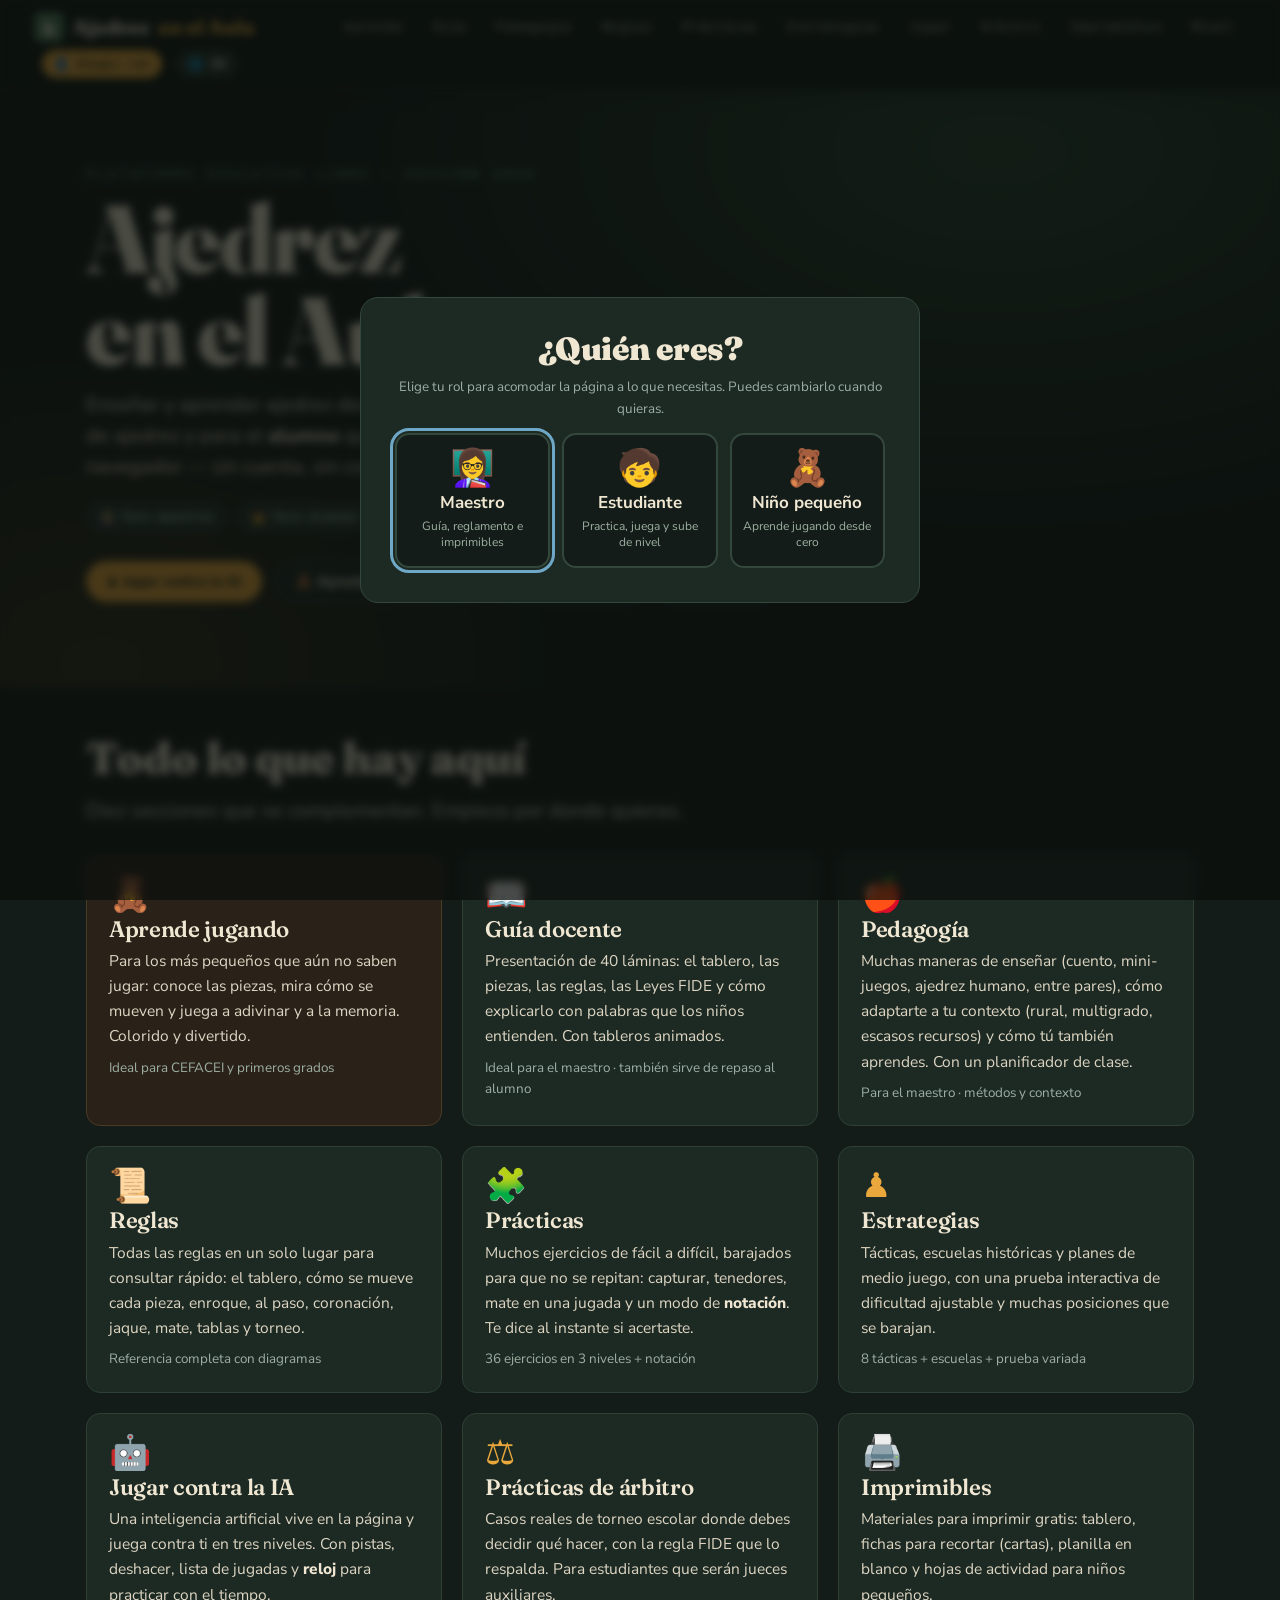
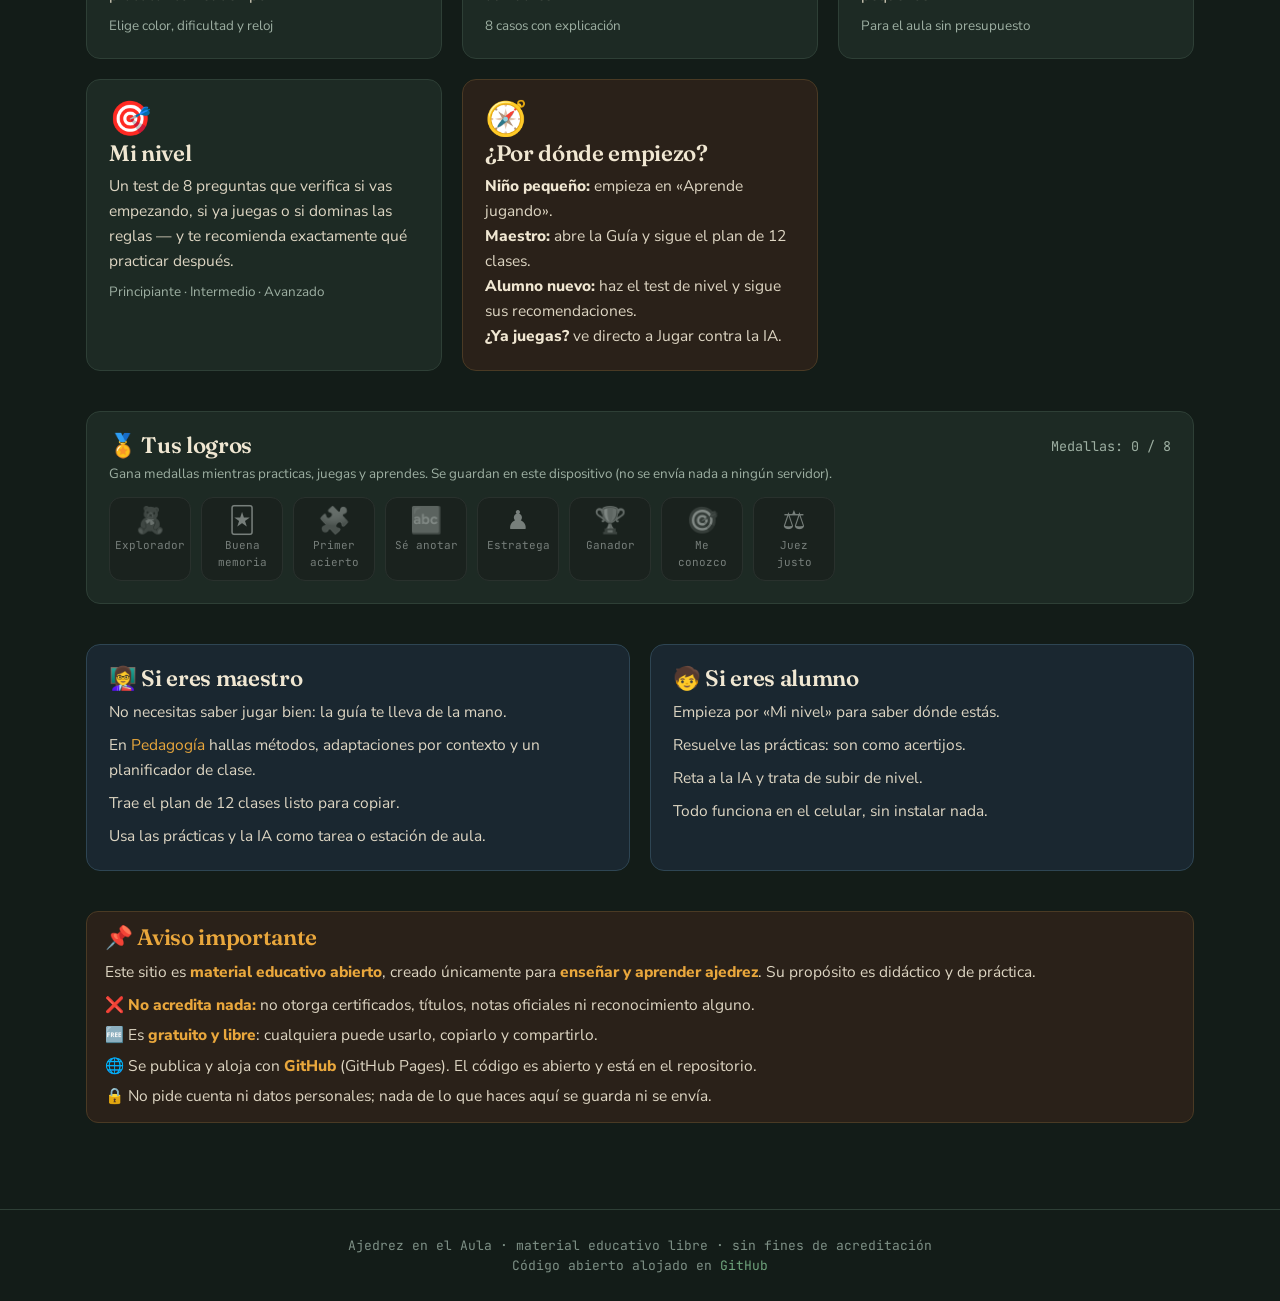
==== commit 205cc12f: "Mejoras de interfaz: tipografía, animaciones, logo, inglés, flip cards y avance automático Atiende e" ====
--- a/index.html
+++ b/index.html
@@ -40,20 +40,20 @@
 
 <header class="hero">
   <div class="wrap" style="padding-top:0">
-    <div class="eyebrow anim-in">Plataforma educativa libre · Edición 2026</div>
-    <h1 class="anim-in d1">Ajedrez<br>en el Aula</h1>
-    <p id="heroLead" class="lead anim-in d2" style="margin:.7em 0 0">Enseñar y aprender ajedrez desde cero: para el <strong>maestro</strong> que nunca ha dado una clase de ajedrez y para el <strong>alumno</strong> que mueve su primera pieza. Todo funciona en el navegador — sin cuenta, sin costo y, una vez abierto, sin internet.</p>
+    <div class="eyebrow anim-in" data-en="Free educational platform · 2026 Edition">Plataforma educativa libre · Edición 2026</div>
+    <h1 class="anim-in d1" data-en="Chess<br>in the Classroom">Ajedrez<br>en el Aula</h1>
+    <p id="heroLead" class="lead anim-in d2" style="margin:.7em 0 0" data-en="Teach and learn chess from scratch: for the <strong>teacher</strong> who has never given a chess lesson and for the <strong>student</strong> moving their first piece. Everything runs in the browser — no account, no cost and, once loaded, no internet needed.">Enseñar y aprender ajedrez desde cero: para el <strong>maestro</strong> que nunca ha dado una clase de ajedrez y para el <strong>alumno</strong> que mueve su primera pieza. Todo funciona en el navegador — sin cuenta, sin costo y, una vez abierto, sin internet.</p>
     <div class="for anim-in d3">
-      <span>👩‍🏫 Para maestros</span>
-      <span>🧒 Para alumnos</span>
-      <span>🏫 CEFACEI a 9.° grado</span>
-      <span>📱 Funciona en el celular</span>
+      <span data-en="👩‍🏫 For teachers">👩‍🏫 Para maestros</span>
+      <span data-en="🧒 For students">🧒 Para alumnos</span>
+      <span data-en="🏫 Pre-K to 9th grade">🏫 CEFACEI a 9.° grado</span>
+      <span data-en="📱 Works on the phone">📱 Funciona en el celular</span>
     </div>
     <div class="anim-in d4" style="display:flex;gap:12px;flex-wrap:wrap;margin-top:1.8em">
-      <a class="btn" href="jugar.html">♟ Jugar contra la IA</a>
-      <a class="btn ghost" href="aprende.html">🧸 Aprender desde cero</a>
-      <a class="btn ghost" href="guia.html">📖 Guía docente</a>
-      <a class="btn ghost" href="nivel.html">🎯 Mi nivel</a>
+      <a class="btn" href="jugar.html" data-en="♟ Play the AI">♟ Jugar contra la IA</a>
+      <a class="btn ghost" href="aprende.html" data-en="🧸 Learn from scratch">🧸 Aprender desde cero</a>
+      <a class="btn ghost" href="guia.html" data-en="📖 Teacher guide">📖 Guía docente</a>
+      <a class="btn ghost" href="nivel.html" data-en="🎯 My level">🎯 Mi nivel</a>
     </div>
   </div>
 </header>
--- a/assets/theme.css
+++ b/assets/theme.css
@@ -17,30 +17,38 @@
   -webkit-font-smoothing:antialiased;line-height:1.5;min-height:100vh}
 
 h1,h2,h3{font-family:var(--disp);line-height:1.05;letter-spacing:-.015em}
-h1{font-weight:900;font-size:clamp(30px,5.2vw,64px)}
-h2{font-weight:900;font-size:clamp(24px,3.4vw,44px);margin-bottom:.35em}
-h3{font-weight:600;font-size:clamp(17px,1.7vw,24px);margin-bottom:.3em}
-p,li{font-size:clamp(14px,1.25vw,18px);color:#DDD5C2}
+h1{font-weight:900;font-size:clamp(32px,5.4vw,68px)}
+h2{font-weight:900;font-size:clamp(25px,3.5vw,46px);margin-bottom:.35em}
+h3{font-weight:600;font-size:clamp(18px,1.75vw,25px);margin-bottom:.3em}
+p,li{font-size:clamp(15.5px,1.15vw,19px);color:#DDD5C2;line-height:1.62}
 a{color:var(--ambar);text-decoration:none}
 a:hover{text-decoration:underline}
 strong{color:var(--marfil);font-weight:800}
 .mono{font-family:var(--mono)}
-.wrap{max-width:1180px;margin:0 auto;padding:clamp(18px,4vw,40px)}
-.eyebrow{font-family:var(--mono);font-size:clamp(10px,1.15vw,13px);letter-spacing:.22em;
+.wrap{max-width:1200px;margin:0 auto;padding:clamp(20px,4vw,46px)}
+.eyebrow{font-family:var(--mono);font-size:clamp(11px,1.15vw,13.5px);letter-spacing:.22em;
   text-transform:uppercase;color:var(--selva-cl);margin-bottom:.6em}
-.lead{font-size:clamp(15px,1.6vw,22px);color:var(--marfil);max-width:62ch}
-.note{font-size:clamp(11px,1.05vw,14px);color:#9DAFA2}
+.lead{font-size:clamp(16.5px,1.55vw,23px);color:var(--marfil);max-width:66ch;line-height:1.55}
+.note{font-size:clamp(12px,1.05vw,15px);color:#9DAFA2}
+/* pantallas grandes: un poco más de aire y de tamaño */
+@media(min-width:1400px){ .wrap{max-width:1280px} p,li{font-size:19px} }
+
+/* ---------- ANIMACIÓN DE CONTENIDO (scroll reveal) ---------- */
+.reveal{opacity:0;transform:translateY(18px)}
+.reveal.in{opacity:1;transform:none;transition:opacity .55s cubic-bezier(.22,1,.36,1),transform .55s cubic-bezier(.22,1,.36,1)}
+@media (prefers-reduced-motion:reduce){ .reveal{opacity:1;transform:none} .reveal.in{transition:none} }
 
 /* ---------- BARRA DE NAVEGACIÓN ---------- */
-.nav{position:sticky;top:0;z-index:50;background:rgba(19,28,24,.86);
-  backdrop-filter:blur(10px);border-bottom:1px solid #2E3F36}
-.nav-in{max-width:1180px;margin:0 auto;display:flex;align-items:center;gap:8px;
-  padding:10px clamp(14px,3vw,30px);flex-wrap:wrap}
-.brand{font-family:var(--disp);font-weight:900;font-size:18px;color:var(--marfil);
-  margin-right:auto;display:flex;align-items:center;gap:8px}
+.nav{position:sticky;top:0;z-index:50;background:rgba(17,25,21,.92);
+  backdrop-filter:blur(12px);border-bottom:1px solid #2E3F36;box-shadow:0 2px 18px rgba(0,0,0,.22)}
+.nav-in{max-width:1280px;margin:0 auto;display:flex;align-items:center;gap:6px;
+  padding:11px clamp(14px,3vw,34px);flex-wrap:wrap}
+.brand{font-family:var(--disp);font-weight:900;font-size:19px;color:var(--marfil);
+  margin-right:auto;display:flex;align-items:center;gap:9px;text-decoration:none}
+.brand:hover{text-decoration:none}
 .brand span{color:var(--ambar)}
-.nav a.lnk{font-family:var(--mono);font-size:12px;letter-spacing:.04em;color:#BFC7BD;
-  padding:6px 11px;border-radius:8px;text-decoration:none;transition:background .15s,color .15s}
+.nav a.lnk{font-family:var(--mono);font-size:12.5px;letter-spacing:.03em;color:#C4CCC1;
+  padding:7px 12px;border-radius:9px;text-decoration:none;transition:background .15s,color .15s}
 .nav a.lnk:hover{background:var(--tinta3);color:var(--marfil)}
 .nav a.lnk.on{background:var(--selva);color:#fff}
 .nav a.lnk.role-hidden{display:none !important}
@@ -106,7 +114,8 @@
 .board-wrap{display:flex;flex-direction:column;align-items:center;gap:10px;width:100%}
 .cb{position:relative;width:100%;max-width:min(72vh,560px);aspect-ratio:1;
   background:var(--tinta2);border-radius:12px;padding:4.4%;margin:0 auto;
-  touch-action:manipulation;user-select:none;-webkit-user-select:none}
+  touch-action:manipulation;user-select:none;-webkit-user-select:none;
+  container-type:inline-size} /* las piezas se miden respecto al tablero, no a la pantalla */
 .cb .grid8{position:relative;width:100%;height:100%;display:grid;
   grid-template-columns:repeat(8,1fr);grid-template-rows:repeat(8,1fr);
   border-radius:4px;overflow:hidden}
@@ -126,11 +135,11 @@
 .cb .pc.capd{opacity:0}
 .cb .pc.pop{animation:pcpop .28s cubic-bezier(.34,1.56,.64,1)}
 @keyframes pcpop{from{transform:scale(.5)}to{transform:scale(1)}}
-.cb .pc span{position:absolute;font-size:min(9vh,7vw);line-height:1;
+.cb .pc span{position:absolute;font-size:11cqw;line-height:1;
   font-family:'DejaVu Sans','Segoe UI Symbol','Noto Sans Symbols 2',sans-serif}
 .cb .pc .f{color:#fff} .cb .pc .o{color:#111C17}
 .cb .pc.blk .f{color:#16211B} .cb .pc.blk .o{color:var(--marfil)}
-.cb .coord{position:absolute;font-family:var(--mono);font-size:min(1.7vh,2.2vw);
+.cb .coord{position:absolute;font-family:var(--mono);font-size:2.4cqw;
   color:var(--marfil);opacity:.7;pointer-events:none;z-index:3}
 .cb.flip .grid8{transform:rotate(180deg)}
 .cb.flip .pc{transform:rotate(180deg)}
@@ -166,6 +175,25 @@
   background:var(--tinta);border:1px solid #33473C;border-radius:10px;cursor:pointer;color:var(--marfil)}
 .promo .opts button:hover{background:var(--selva)}
 
+/* ---------- LOGO / MARCA ---------- */
+.brand .logo{width:30px;height:30px;border-radius:8px;display:inline-block;vertical-align:middle;flex:none}
+@media(max-width:640px){.brand .logo{width:26px;height:26px}}
+
+/* ---------- TARJETAS QUE GIRAN (flip) ---------- */
+.flip-card{perspective:1000px;background:none;border:0;padding:0;cursor:pointer;font-family:inherit;
+  min-height:150px;position:relative}
+.flip-card:focus-visible{outline:3px solid var(--cielo);outline-offset:3px;border-radius:18px}
+.flip-inner{position:relative;width:100%;height:100%;min-height:150px;transition:transform .55s cubic-bezier(.4,0,.2,1);
+  transform-style:preserve-3d}
+.flip-card.flipped .flip-inner{transform:rotateY(180deg)}
+.flip-face{position:absolute;inset:0;backface-visibility:hidden;-webkit-backface-visibility:hidden;
+  display:flex;flex-direction:column;align-items:center;justify-content:center;gap:4px;
+  background:var(--tinta2);border:2px solid #33473C;border-radius:18px;padding:14px;text-align:center}
+.flip-face.back{transform:rotateY(180deg);background:#2A2119;border-color:var(--ambar)}
+.flip-card:hover .flip-face{border-color:var(--ambar)}
+.flip-hint{font-size:10px;font-family:var(--mono);color:#7E9086;position:absolute;bottom:7px;left:0;right:0}
+@media (prefers-reduced-motion:reduce){.flip-inner{transition:none}}
+
 /* ---------- CHIP DE ROL EN LA BARRA ---------- */
 .role-chip{margin-left:8px;font-family:var(--mono);font-size:12px;letter-spacing:.03em;
   background:var(--ambar);color:var(--tinta);border:0;padding:6px 12px;border-radius:999px;
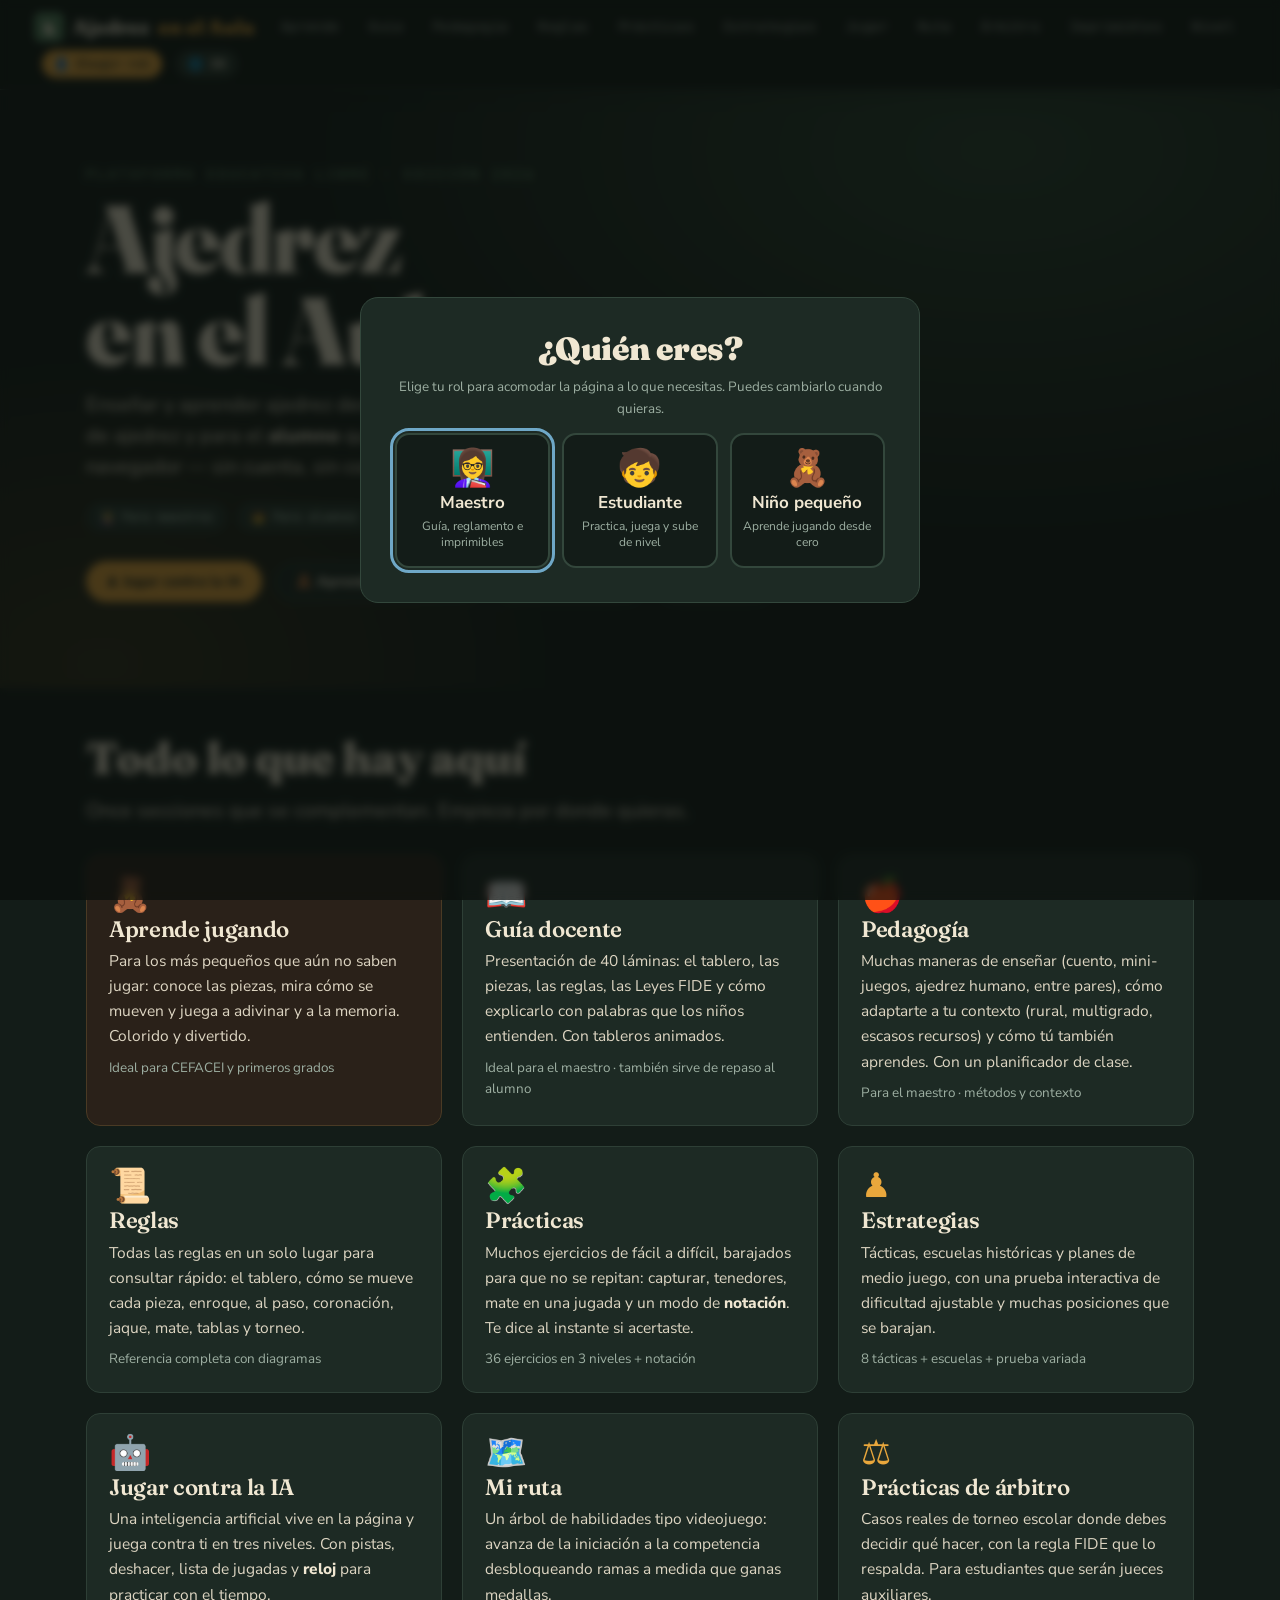
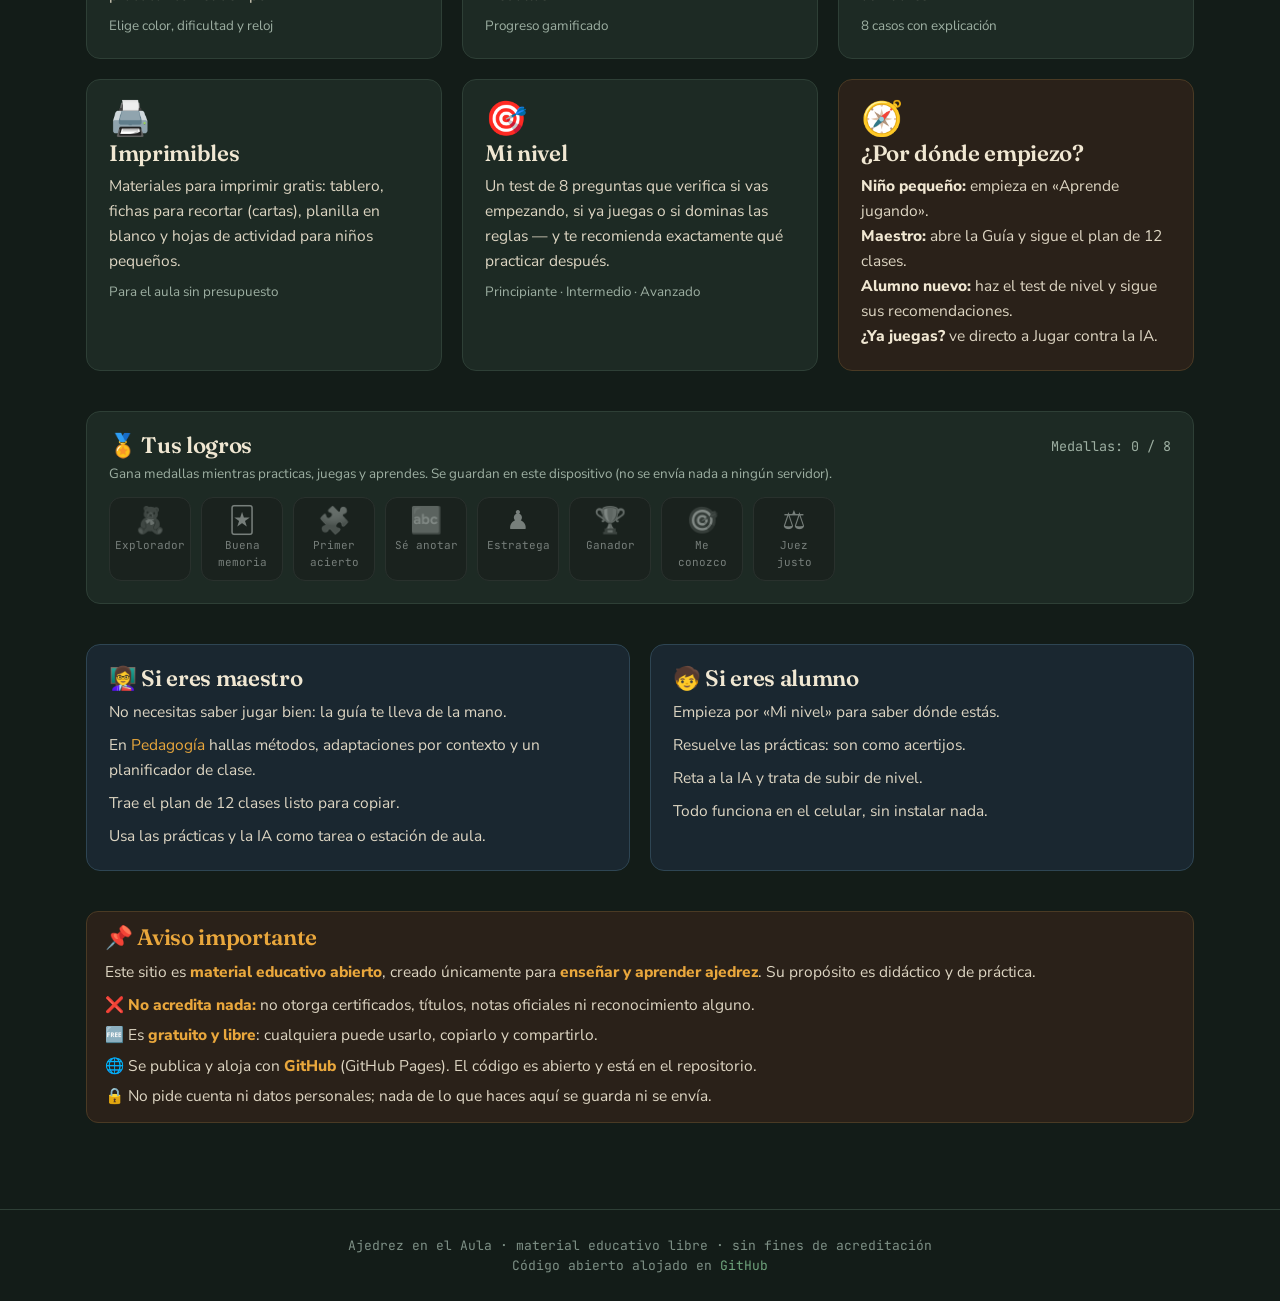
==== commit 1c407205: "Pedagogía con tarjetas que giran, tableros de reglas más grandes, clips de estrategias y ruta RPG - " ====
--- a/index.html
+++ b/index.html
@@ -33,6 +33,7 @@
   <a class="lnk" href="practicas.html">Prácticas</a>
   <a class="lnk" href="estrategias.html">Estrategias</a>
   <a class="lnk" href="jugar.html">Jugar</a>
+  <a class="lnk" href="ruta.html">Ruta</a>
   <a class="lnk" href="arbitraje.html">Árbitro</a>
   <a class="lnk" href="imprimibles.html">Imprimibles</a>
   <a class="lnk" href="nivel.html">Nivel</a>
@@ -60,7 +61,7 @@
 
 <div class="wrap">
   <h2>Todo lo que hay aquí</h2>
-  <p class="lead" style="margin:.3em 0 1.4em">Diez secciones que se complementan. Empieza por donde quieras.</p>
+  <p class="lead" style="margin:.3em 0 1.4em">Once secciones que se complementan. Empieza por donde quieras.</p>
 
   <div class="grid g3 section-cards">
     <a class="card warm" href="aprende.html">
@@ -97,6 +98,11 @@
       <div class="ico">🤖</div><h3>Jugar contra la IA</h3>
       <p>Una inteligencia artificial vive en la página y juega contra ti en tres niveles. Con pistas, deshacer, lista de jugadas y <strong>reloj</strong> para practicar con el tiempo.</p>
       <p class="note" style="margin-top:.6em">Elige color, dificultad y reloj</p>
+    </a>
+    <a class="card" href="ruta.html">
+      <div class="ico">🗺️</div><h3>Mi ruta</h3>
+      <p>Un árbol de habilidades tipo videojuego: avanza de la iniciación a la competencia desbloqueando ramas a medida que ganas medallas.</p>
+      <p class="note" style="margin-top:.6em">Progreso gamificado</p>
     </a>
     <a class="card" href="arbitraje.html">
       <div class="ico">⚖️</div><h3>Prácticas de árbitro</h3>
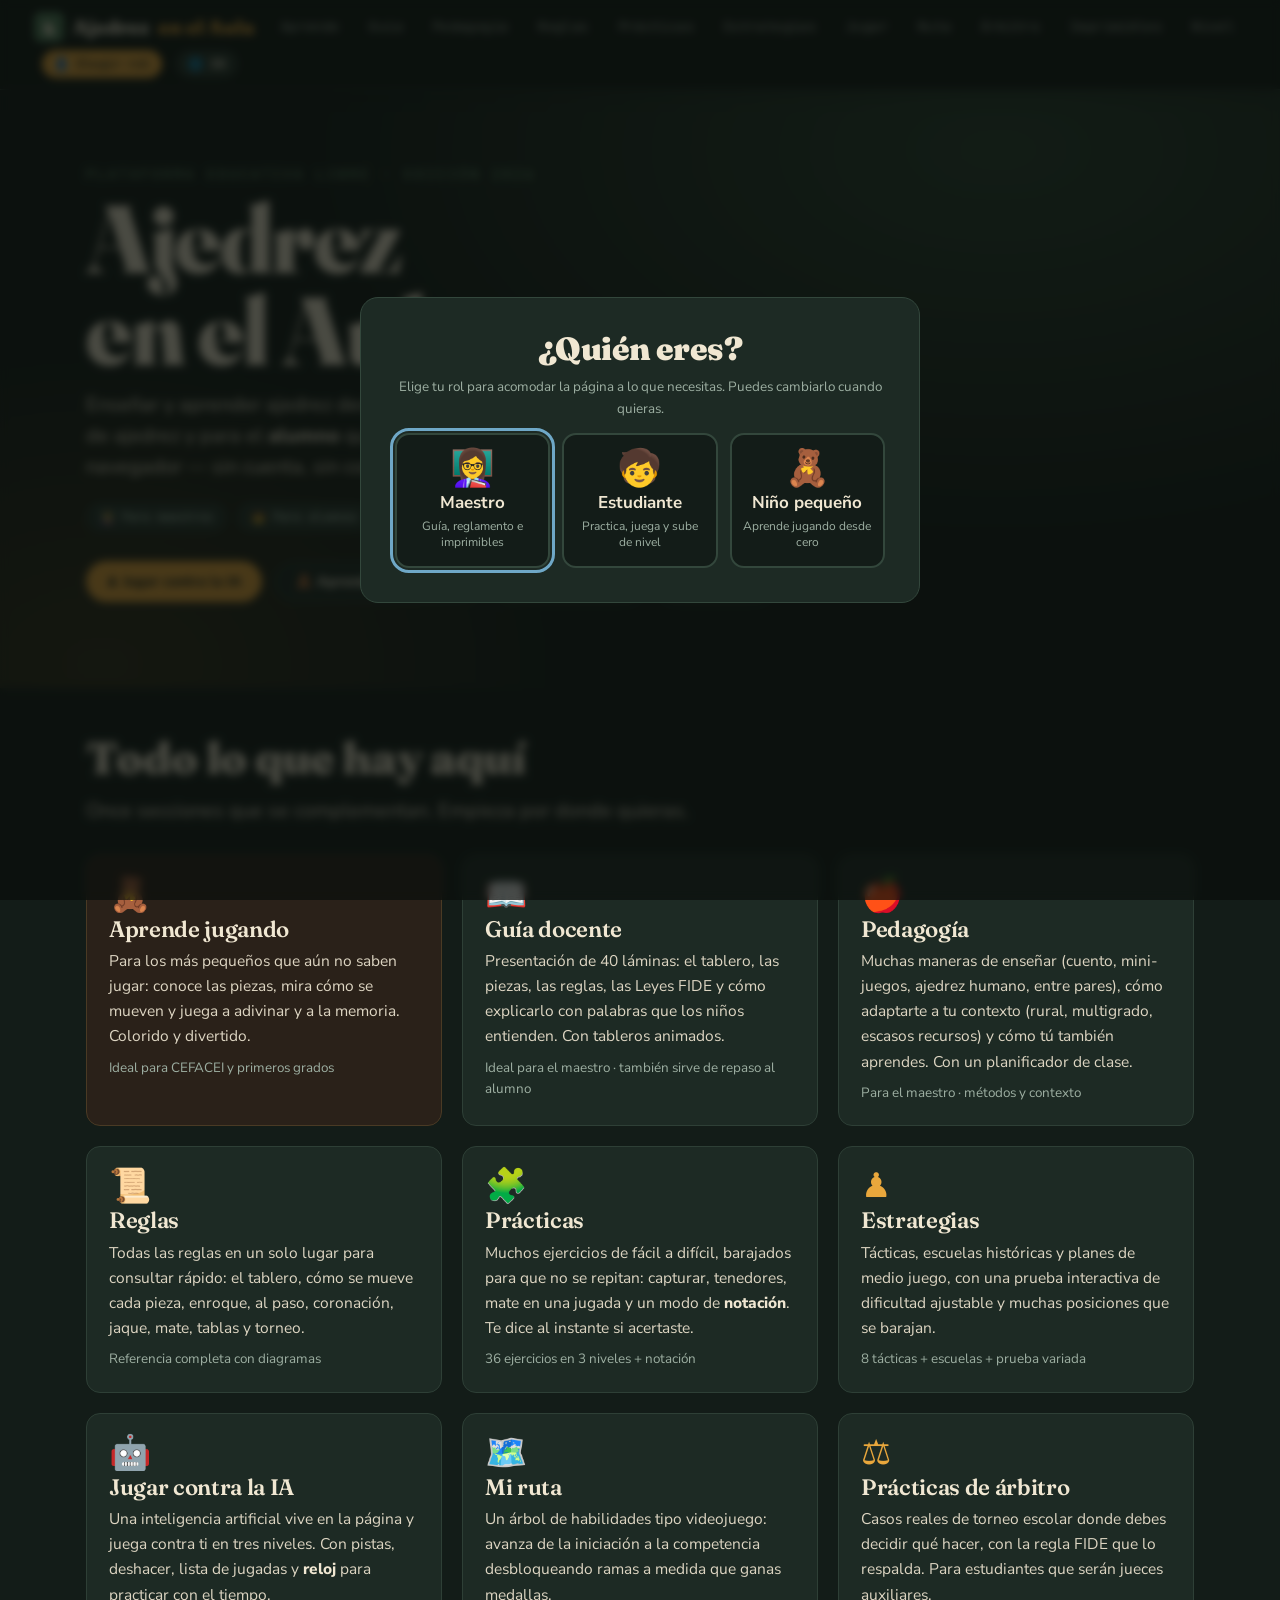
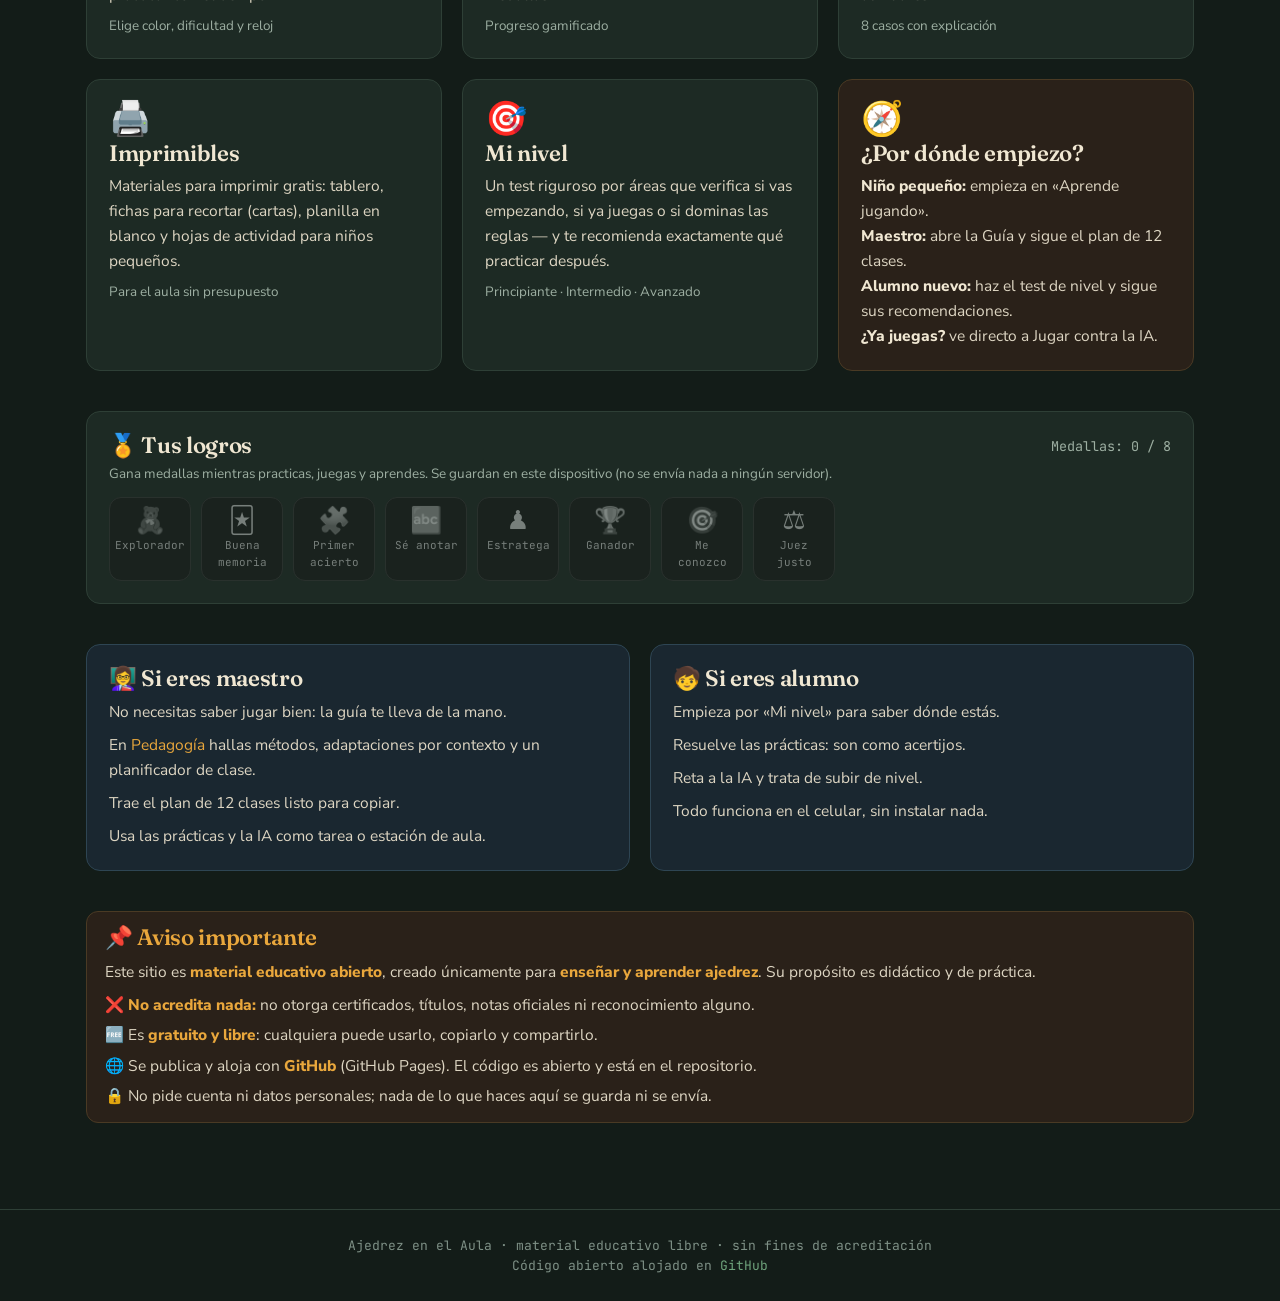
==== commit fcc55f10: "Tablero más grande, piezas legibles, y test de nivel más extenso y preciso - Tablero: más grande (de" ====
--- a/index.html
+++ b/index.html
@@ -116,12 +116,12 @@
     </a>
     <a class="card" href="nivel.html">
       <div class="ico">🎯</div><h3>Mi nivel</h3>
-      <p>Un test de 8 preguntas que verifica si vas empezando, si ya juegas o si dominas las reglas — y te recomienda exactamente qué practicar después.</p>
+      <p>Un test riguroso por áreas que verifica si vas empezando, si ya juegas o si dominas las reglas — y te recomienda exactamente qué practicar después.</p>
       <p class="note" style="margin-top:.6em">Principiante · Intermedio · Avanzado</p>
     </a>
     <div class="card warm">
-      <div class="ico">🧭</div><h3>¿Por dónde empiezo?</h3>
-      <p><strong>Niño pequeño:</strong> empieza en «Aprende jugando».<br><strong>Maestro:</strong> abre la Guía y sigue el plan de 12 clases.<br><strong>Alumno nuevo:</strong> haz el test de nivel y sigue sus recomendaciones.<br><strong>¿Ya juegas?</strong> ve directo a Jugar contra la IA.</p>
+      <div class="ico">🧭</div><h3 data-en="Where do I start?">¿Por dónde empiezo?</h3>
+      <p data-en="<strong>Young child:</strong> start in «Learn by playing».<br><strong>Teacher:</strong> open the Guide and follow the 12-lesson plan.<br><strong>New student:</strong> take the level test and follow its advice.<br><strong>Already play?</strong> go straight to Play the AI."><strong>Niño pequeño:</strong> empieza en «Aprende jugando».<br><strong>Maestro:</strong> abre la Guía y sigue el plan de 12 clases.<br><strong>Alumno nuevo:</strong> haz el test de nivel y sigue sus recomendaciones.<br><strong>¿Ya juegas?</strong> ve directo a Jugar contra la IA.</p>
     </div>
   </div>
 
@@ -129,7 +129,7 @@
   <div class="card" style="margin-top:40px">
     <div style="display:flex;justify-content:space-between;align-items:center;flex-wrap:wrap;gap:10px">
       <h3 style="margin:0">🏅 Tus logros</h3>
-      <span class="note mono">Medallas: <span id="badgeCount">0 / 8</span></span>
+      <span class="note mono"><span data-en="Badges:">Medallas:</span> <span id="badgeCount">0 / 8</span></span>
     </div>
     <p class="note" style="margin:.4em 0 0">Gana medallas mientras practicas, juegas y aprendes. Se guardan en este dispositivo (no se envía nada a ningún servidor).</p>
     <div class="badge-wall" id="badgeWall"></div>
@@ -170,10 +170,86 @@
   </div>
 </div>
 
-<div class="foot">
+<div class="foot" data-en="Chess in the Classroom · free educational material · not for accreditation<br>Open source hosted on <a href=&quot;https://github.com/elmerantonio/ajedrez-aula&quot;>GitHub</a>">
   Ajedrez en el Aula · material educativo libre · sin fines de acreditación<br>
   Código abierto alojado en <a href="https://github.com/elmerantonio/ajedrez-aula">GitHub</a>
 </div>
+<script>
+window.PAGE_I18N={
+  __title:'Chess in the Classroom · Educational chess platform',
+  'Todo lo que hay aquí':'Everything you\'ll find here',
+  'Once secciones que se complementan. Empieza por donde quieras.':'Eleven sections that work together. Start wherever you like.',
+  'Aprende jugando':'Learn by playing',
+  'Para los más pequeños que aún no saben jugar: conoce las piezas, mira cómo se mueven y juega a adivinar y a la memoria. Colorido y divertido.':
+    'For the youngest who can\'t play yet: meet the pieces, see how they move and play guessing and memory games. Colorful and fun.',
+  'Ideal para CEFACEI y primeros grados':'Great for Pre-K and early grades',
+  'Guía docente':'Teacher guide',
+  'Presentación de 40 láminas: el tablero, las piezas, las reglas, las Leyes FIDE y cómo explicarlo con palabras que los niños entienden. Con tableros animados.':
+    'A 40-slide presentation: the board, the pieces, the rules, the FIDE Laws and how to explain it in words children understand. With animated boards.',
+  'Ideal para el maestro · también sirve de repaso al alumno':'Great for the teacher · also a review for the student',
+  'Pedagogía':'Pedagogy',
+  'Muchas maneras de enseñar (cuento, mini-juegos, ajedrez humano, entre pares), cómo adaptarte a tu contexto (rural, multigrado, escasos recursos) y cómo tú también aprendes. Con un planificador de clase.':
+    'Many ways to teach (storytelling, mini-games, human chess, peer learning), how to adapt to your context (rural, multigrade, low resources) and how you learn too. With a lesson planner.',
+  'Para el maestro · métodos y contexto':'For the teacher · methods and context',
+  'Reglas':'Rules',
+  'Todas las reglas en un solo lugar para consultar rápido: el tablero, cómo se mueve cada pieza, enroque, al paso, coronación, jaque, mate, tablas y torneo.':
+    'All the rules in one place for quick reference: the board, how each piece moves, castling, en passant, promotion, check, mate, draws and tournaments.',
+  'Referencia completa con diagramas':'Complete reference with diagrams',
+  'Prácticas':'Practice',
+  'Muchos ejercicios de fácil a difícil, barajados para que no se repitan: capturar, tenedores, mate en una jugada y un modo de notación. Te dice al instante si acertaste.':
+    'Many exercises from easy to hard, shuffled so they don\'t repeat: capturing, forks, mate in one and a <strong>notation</strong> mode. It tells you instantly if you got it right.',
+  '36 ejercicios en 3 niveles + notación':'36 exercises in 3 levels + notation',
+  'Estrategias':'Strategies',
+  'Tácticas, escuelas históricas y planes de medio juego, con una prueba interactiva de dificultad ajustable y muchas posiciones que se barajan.':
+    'Tactics, historical schools and middlegame plans, with an interactive quiz of adjustable difficulty and many positions that shuffle.',
+  '8 tácticas + escuelas + prueba variada':'8 tactics + schools + varied quiz',
+  'Jugar contra la IA':'Play the AI',
+  'Una inteligencia artificial vive en la página y juega contra ti en tres niveles. Con pistas, deshacer, lista de jugadas y reloj para practicar con el tiempo.':
+    'An artificial intelligence lives in the page and plays against you at three levels. With hints, undo, a move list and a <strong>clock</strong> to practice with time.',
+  'Elige color, dificultad y reloj':'Choose color, difficulty and clock',
+  'Mi ruta':'My path',
+  'Un árbol de habilidades tipo videojuego: avanza de la iniciación a la competencia desbloqueando ramas a medida que ganas medallas.':
+    'A video-game skill tree: advance from beginner to competition, unlocking branches as you earn badges.',
+  'Progreso gamificado':'Gamified progress',
+  'Prácticas de árbitro':'Referee practice',
+  'Casos reales de torneo escolar donde debes decidir qué hacer, con la regla FIDE que lo respalda. Para estudiantes que serán jueces auxiliares.':
+    'Real school-tournament cases where you must decide what to do, with the FIDE rule that backs it. For students who will be assistant referees.',
+  '8 casos con explicación':'8 cases with explanation',
+  'Imprimibles':'Printables',
+  'Materiales para imprimir gratis: tablero, fichas para recortar (cartas), planilla en blanco y hojas de actividad para niños pequeños.':
+    'Free printable materials: a board, cut-out pieces (cards), a blank scoresheet and activity sheets for young children.',
+  'Para el aula sin presupuesto':'For the classroom on no budget',
+  'Mi nivel':'My level',
+  'Un test riguroso por áreas que verifica si vas empezando, si ya juegas o si dominas las reglas — y te recomienda exactamente qué practicar después.':
+    'A rigorous test by area that checks whether you\'re starting out, already play or master the rules — and recommends exactly what to practice next.',
+  'Principiante · Intermedio · Avanzado':'Beginner · Intermediate · Advanced',
+  '🏅 Tus logros':'🏅 Your achievements',
+  'Gana medallas mientras practicas, juegas y aprendes. Se guardan en este dispositivo (no se envía nada a ningún servidor).':
+    'Earn badges as you practice, play and learn. They are saved on this device (nothing is sent to any server).',
+  '👩‍🏫 Si eres maestro':'👩‍🏫 If you\'re a teacher',
+  'No necesitas saber jugar bien: la guía te lleva de la mano.':'You don\'t need to play well: the guide takes you by the hand.',
+  'En Pedagogía hallas métodos, adaptaciones por contexto y un planificador de clase.':
+    'In <a href="pedagogia.html">Pedagogy</a> you\'ll find methods, context adaptations and a lesson planner.',
+  'Trae el plan de 12 clases listo para copiar.':'It brings a 12-lesson plan ready to copy.',
+  'Usa las prácticas y la IA como tarea o estación de aula.':'Use the practice exercises and the AI as homework or a classroom station.',
+  '🧒 Si eres alumno':'🧒 If you\'re a student',
+  'Empieza por «Mi nivel» para saber dónde estás.':'Start with «My level» to see where you stand.',
+  'Resuelve las prácticas: son como acertijos.':'Solve the practice exercises: they\'re like puzzles.',
+  'Reta a la IA y trata de subir de nivel.':'Challenge the AI and try to level up.',
+  'Todo funciona en el celular, sin instalar nada.':'Everything works on the phone, with nothing to install.',
+  '📌 Aviso importante':'📌 Important notice',
+  'Este sitio es material educativo abierto, creado únicamente para enseñar y aprender ajedrez. Su propósito es didáctico y de práctica.':
+    'This site is <strong>open educational material</strong>, created solely to <strong>teach and learn chess</strong>. Its purpose is didactic and practice-based.',
+  '❌ No acredita nada: no otorga certificados, títulos, notas oficiales ni reconocimiento alguno.':
+    '❌ <strong>It accredits nothing:</strong> it grants no certificates, degrees, official grades or recognition of any kind.',
+  '🆓 Es gratuito y libre: cualquiera puede usarlo, copiarlo y compartirlo.':
+    '🆓 It is <strong>free and open</strong>: anyone can use it, copy it and share it.',
+  '🌐 Se publica y aloja con GitHub (GitHub Pages). El código es abierto y está en el repositorio.':
+    '🌐 It is published and hosted with <strong>GitHub</strong> (GitHub Pages). The code is open and in the repository.',
+  '🔒 No pide cuenta ni datos personales; nada de lo que haces aquí se guarda ni se envía.':
+    '🔒 It asks for no account or personal data; nothing you do here is stored or sent.'
+};
+</script>
 <script src="assets/app.js"></script>
 </body>
 </html>
--- a/assets/theme.css
+++ b/assets/theme.css
@@ -112,7 +112,7 @@
 
 /* ---------- TABLERO INTERACTIVO ---------- */
 .board-wrap{display:flex;flex-direction:column;align-items:center;gap:10px;width:100%}
-.cb{position:relative;width:100%;max-width:min(72vh,560px);aspect-ratio:1;
+.cb{position:relative;width:100%;max-width:min(80vh,640px);aspect-ratio:1;
   background:var(--tinta2);border-radius:12px;padding:4.4%;margin:0 auto;
   touch-action:manipulation;user-select:none;-webkit-user-select:none;
   container-type:inline-size} /* las piezas se miden respecto al tablero, no a la pantalla */
@@ -135,10 +135,16 @@
 .cb .pc.capd{opacity:0}
 .cb .pc.pop{animation:pcpop .28s cubic-bezier(.34,1.56,.64,1)}
 @keyframes pcpop{from{transform:scale(.5)}to{transform:scale(1)}}
-.cb .pc span{position:absolute;font-size:11cqw;line-height:1;
+.cb .pc span{position:absolute;font-size:12.4cqw;line-height:1;
   font-family:'DejaVu Sans','Segoe UI Symbol','Noto Sans Symbols 2',sans-serif}
-.cb .pc .f{color:#fff} .cb .pc .o{color:#111C17}
-.cb .pc.blk .f{color:#16211B} .cb .pc.blk .o{color:var(--marfil)}
+/* Piezas de dos tonos: cuerpo (.f) + contorno (.o). Los colores son "puros"
+   (blanco real / negro real) y cada uno lleva el contorno del color contrario,
+   más una sombra sutil, para que NUNCA se camuflen con la casilla, sea clara
+   u oscura. */
+.cb .pc .f{color:#FCFAF4;text-shadow:0 0 2px rgba(10,14,12,.55)}
+.cb .pc .o{color:#0C120F}
+.cb .pc.blk .f{color:#111111;text-shadow:0 0 2px rgba(245,240,228,.45)}
+.cb .pc.blk .o{color:#F4EEDF}
 .cb .coord{position:absolute;font-family:var(--mono);font-size:2.4cqw;
   color:var(--marfil);opacity:.7;pointer-events:none;z-index:3}
 .cb.flip .grid8{transform:rotate(180deg)}
@@ -148,7 +154,7 @@
 .status.win{color:var(--selva-cl)} .status.lose{color:var(--fuego)} .status.check{color:var(--ambar)}
 
 /* ---------- PANEL LATERAL DE JUEGO ---------- */
-.game{display:grid;grid-template-columns:minmax(0,1.3fr) minmax(220px,.7fr);
+.game{display:grid;grid-template-columns:minmax(0,1.6fr) minmax(210px,.62fr);
   gap:clamp(14px,2vw,26px);align-items:start}
 @media(max-width:820px){.game{grid-template-columns:1fr}}
 .moves{font-family:var(--mono);font-size:13px;background:var(--tinta);border:1px solid #2E3F36;
